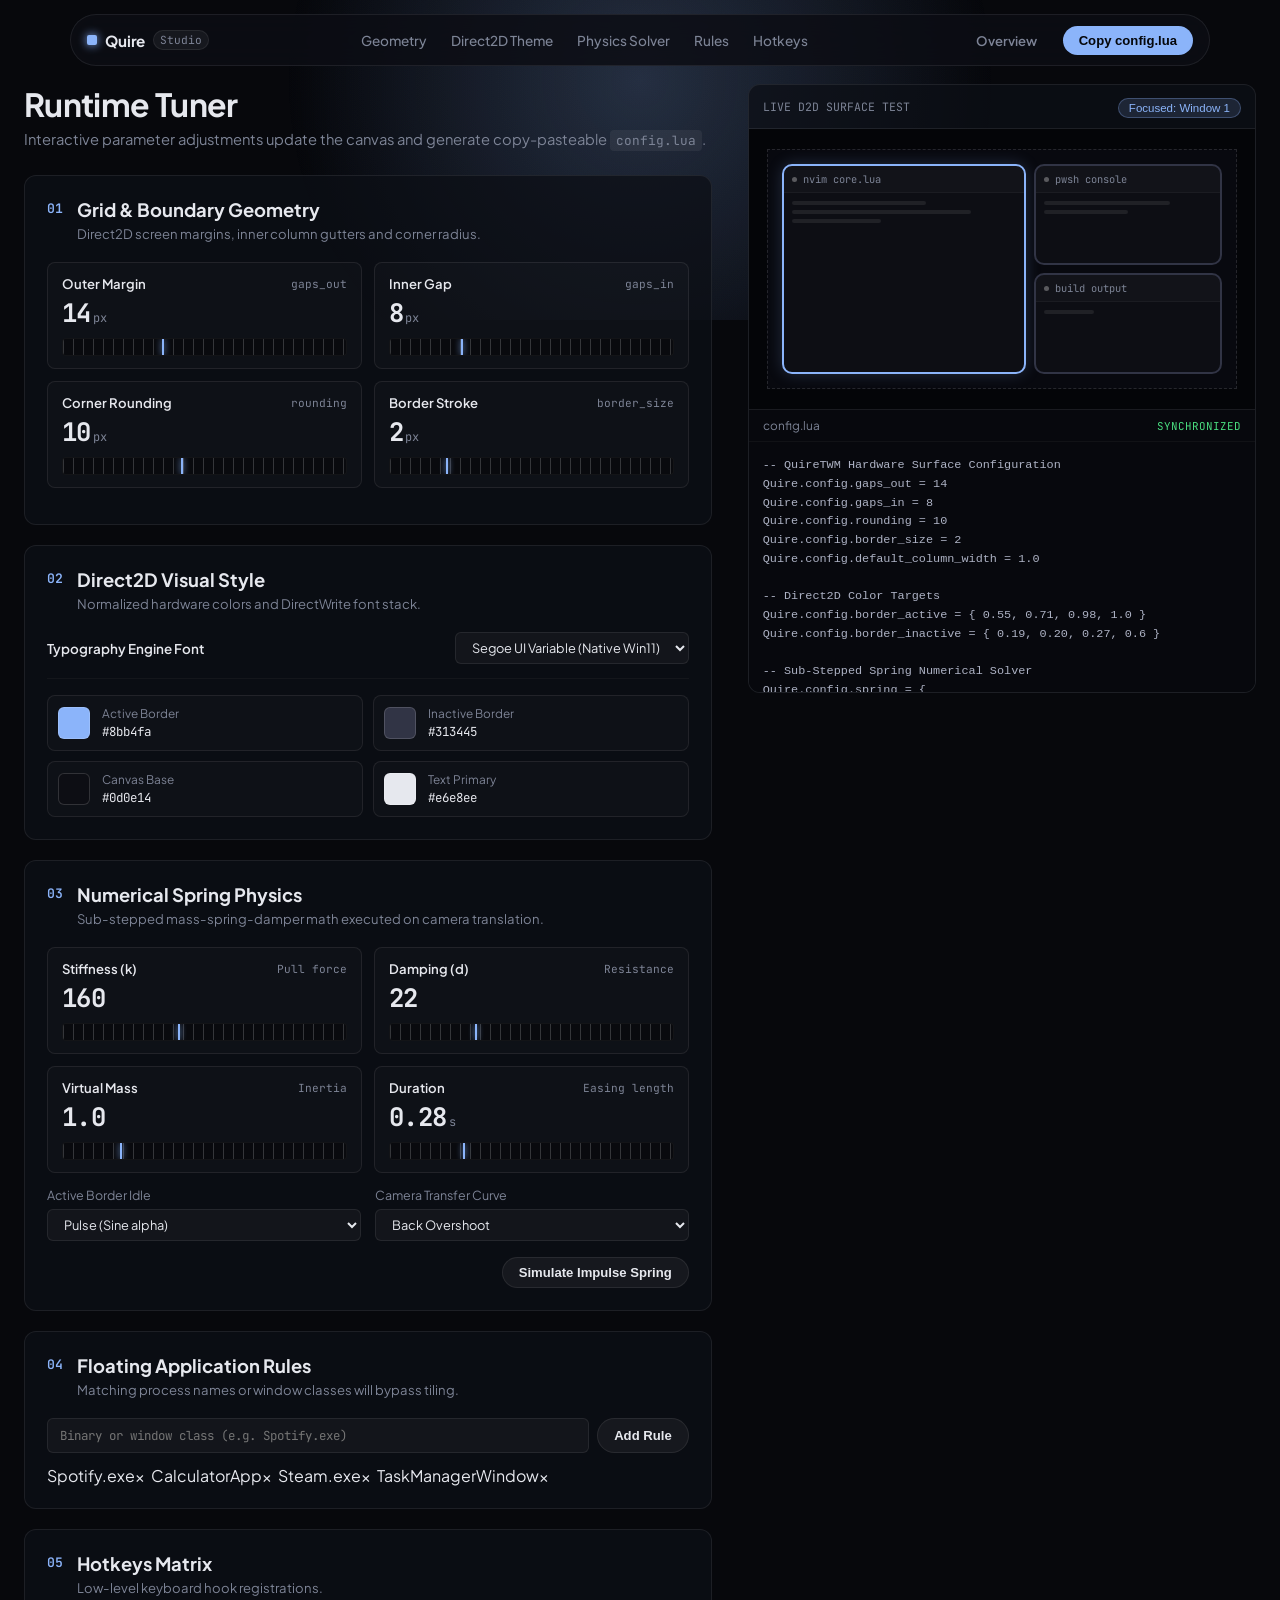
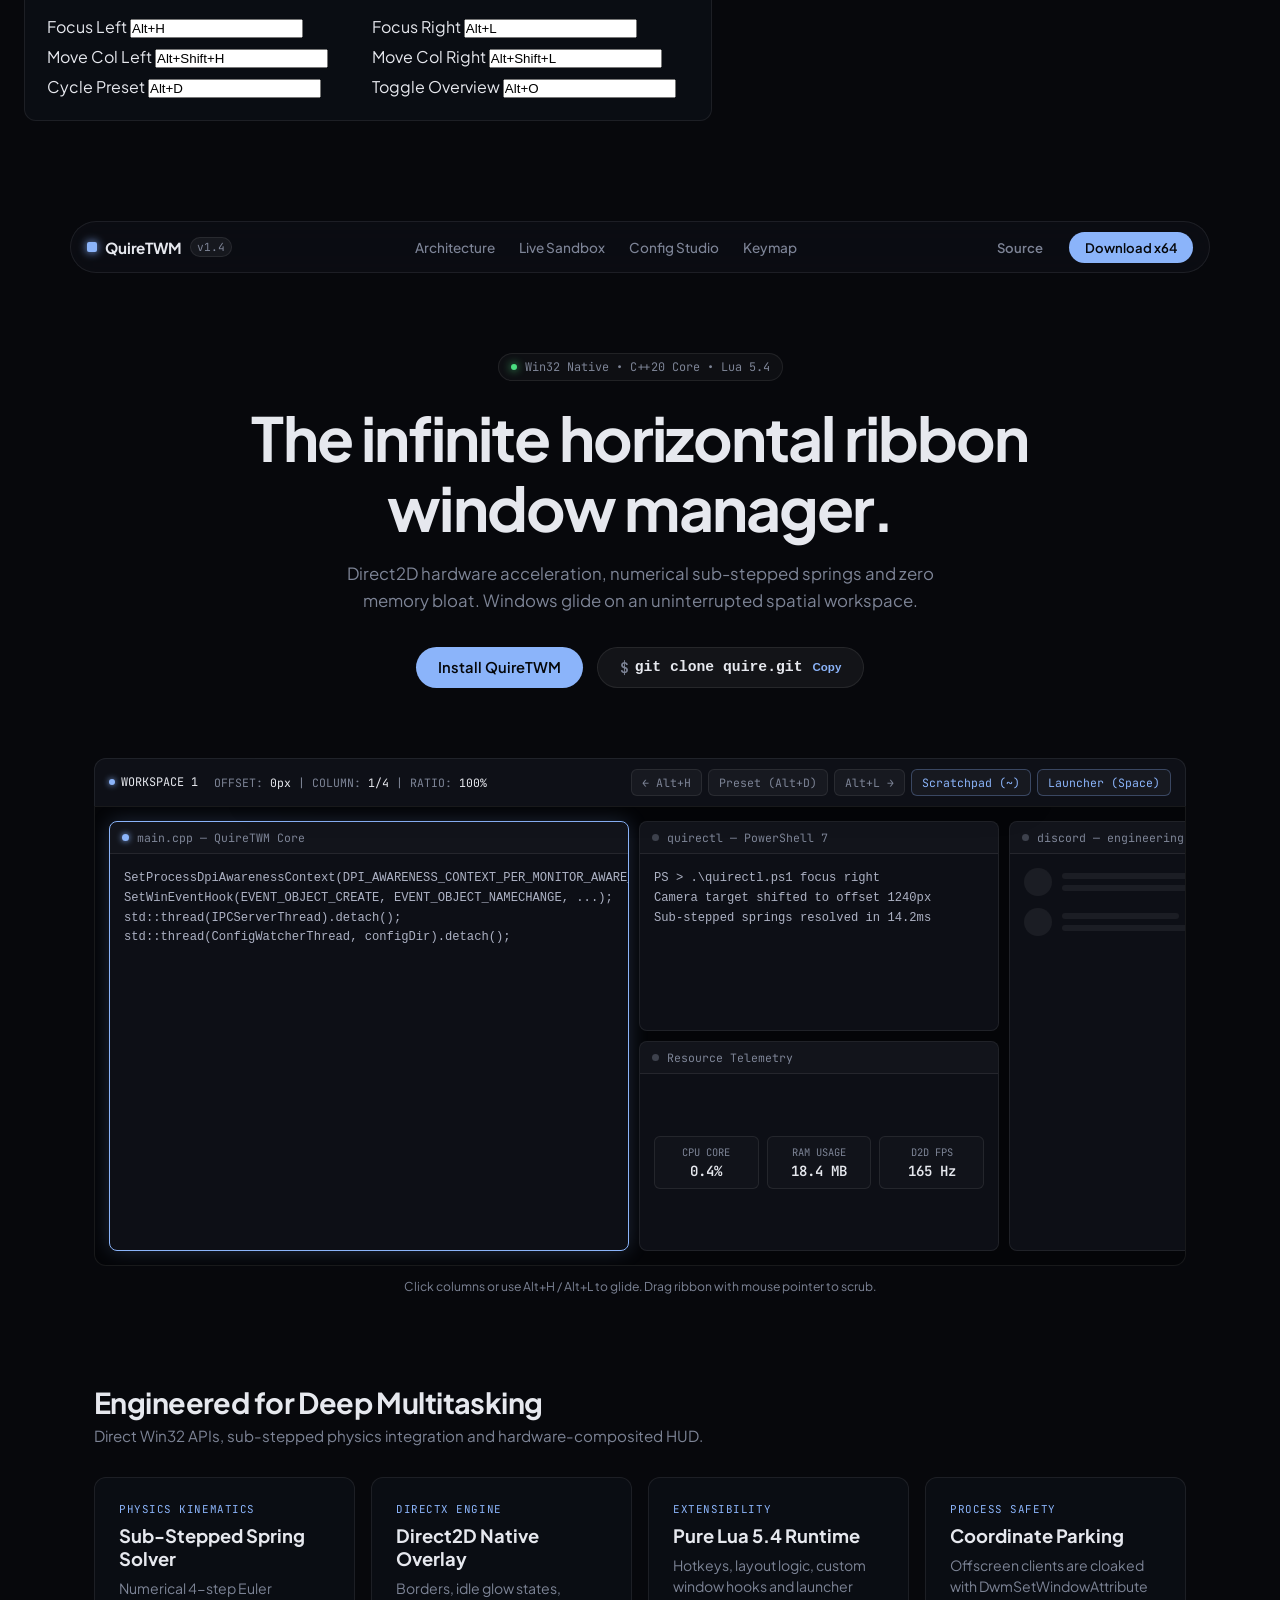
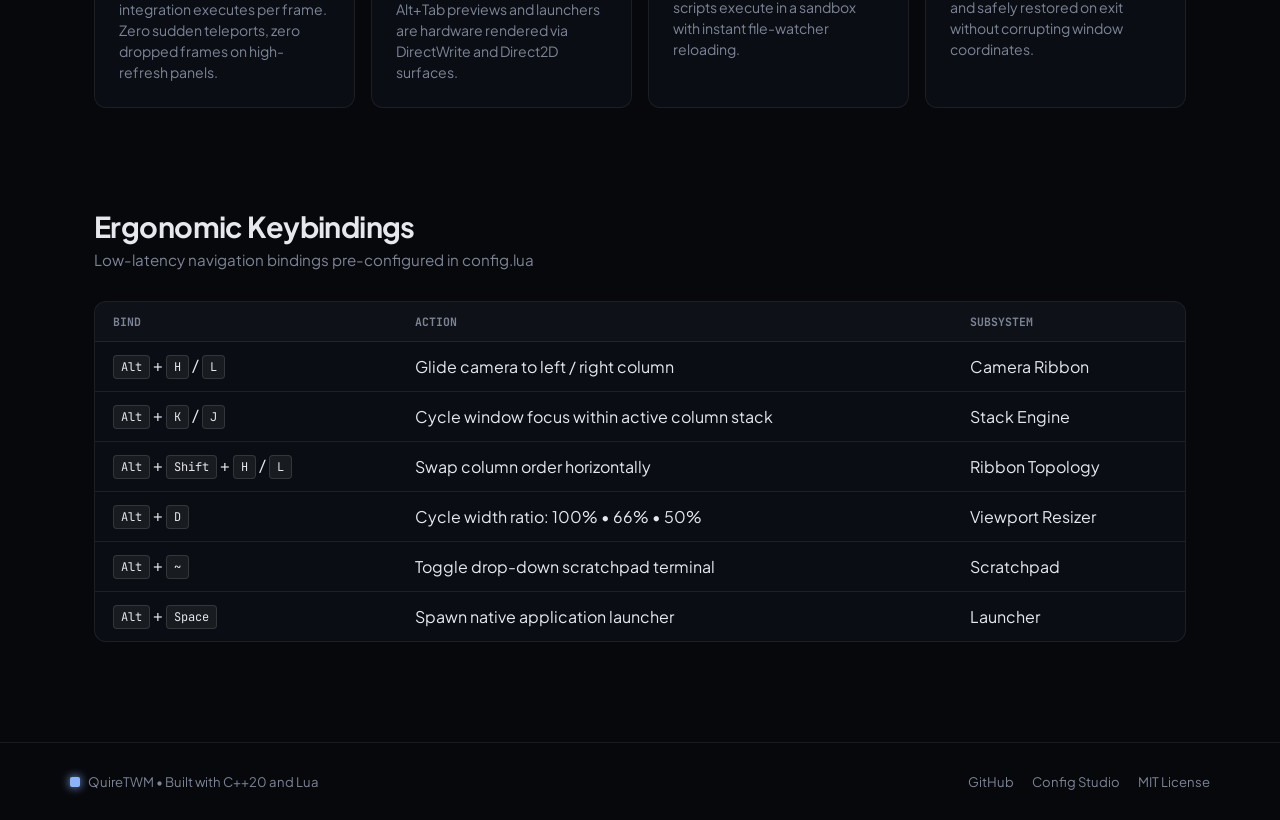
==== configgen.html @ bd951ef1 "returns" ====
<!DOCTYPE html>
<html lang="en">
<head>
  <meta charset="UTF-8">
  <meta name="viewport" content="width=device-width, initial-scale=1.0">
  <title>QuireTWM Config Studio & Runtime Tuner</title>
  <link rel="stylesheet" href="pstyle2.css">
  <link rel="preconnect" href="https://fonts.googleapis.com">
  <link rel="preconnect" href="https://fonts.gstatic.com" crossorigin>
  <link href="https://fonts.googleapis.com/css2?family=Plus+Jakarta+Sans:wght@400;500;600;700&family=JetBrains+Mono:wght@400;500;600&display=swap" rel="stylesheet">
</head>
<body>
  <div class="glow-surface"></div>

  <header class="nav-shell">
    <nav class="nav-bar">
      <div class="brand">
        <a href="index.html" class="brand-link">
          <span class="brand-glyph"></span>
          <span class="brand-title">Quire</span>
        </a>
        <span class="brand-tag">Studio</span>
      </div>
      <div class="nav-links">
        <a href="#geometry">Geometry</a>
        <a href="#palette">Direct2D Theme</a>
        <a href="#springs">Physics Solver</a>
        <a href="#rules">Rules</a>
        <a href="#keybinds">Hotkeys</a>
      </div>
      <div class="nav-actions">
        <a href="index.html" class="btn btn-ghost">Overview</a>
        <button id="copy-lua-btn" class="btn btn-primary">Copy config.lua</button>
      </div>
    </nav>
  </header>

  <div class="studio-layout">
    <section class="controls-column">
      <div class="studio-header">
        <h1>Runtime Tuner</h1>
        <p>Interactive parameter adjustments update the canvas and generate copy-pasteable <code>config.lua</code>.</p>
      </div>

      <div class="group-card" id="geometry">
        <div class="group-title">
          <span class="group-num">01</span>
          <div>
            <h2>Grid & Boundary Geometry</h2>
            <p>Direct2D screen margins, inner column gutters and corner radius.</p>
          </div>
        </div>

        <div class="dial-grid">
          <div class="tactile-dial" data-param="gapsOut" data-min="0" data-max="40" data-step="1" data-val="14" data-unit="px">
            <div class="dial-meta">
              <span class="dial-name">Outer Margin</span>
              <span class="dial-hint">gaps_out</span>
            </div>
            <div class="dial-display">
              <span class="dial-num">14</span><span class="dial-unit">px</span>
            </div>
            <div class="dial-tape">
              <div class="dial-ticks"></div>
              <div class="dial-cursor"></div>
            </div>
          </div>

          <div class="tactile-dial" data-param="gapsIn" data-min="0" data-max="32" data-step="1" data-val="8" data-unit="px">
            <div class="dial-meta">
              <span class="dial-name">Inner Gap</span>
              <span class="dial-hint">gaps_in</span>
            </div>
            <div class="dial-display">
              <span class="dial-num">8</span><span class="dial-unit">px</span>
            </div>
            <div class="dial-tape">
              <div class="dial-ticks"></div>
              <div class="dial-cursor"></div>
            </div>
          </div>

          <div class="tactile-dial" data-param="rounding" data-min="0" data-max="24" data-step="1" data-val="10" data-unit="px">
            <div class="dial-meta">
              <span class="dial-name">Corner Rounding</span>
              <span class="dial-hint">rounding</span>
            </div>
            <div class="dial-display">
              <span class="dial-num">10</span><span class="dial-unit">px</span>
            </div>
            <div class="dial-tape">
              <div class="dial-ticks"></div>
              <div class="dial-cursor"></div>
            </div>
          </div>

          <div class="tactile-dial" data-param="borderSize" data-min="1" data-max="6" data-step="1" data-val="2" data-unit="px">
            <div class="dial-meta">
              <span class="dial-name">Border Stroke</span>
              <span class="dial-hint">border_size</span>
            </div>
            <div class="dial-display">
              <span class="dial-num">2</span><span class="dial-unit">px</span>
            </div>
            <div class="dial-tape">
              <div class="dial-ticks"></div>
              <div class="dial-cursor"></div>
            </div>
          </div>
        </div>
      </div>

      <div class="group-card" id="palette">
        <div class="group-title">
          <span class="group-num">02</span>
          <div>
            <h2>Direct2D Visual Style</h2>
            <p>Normalized hardware colors and DirectWrite font stack.</p>
          </div>
        </div>

        <div class="font-row">
          <label for="select-font">Typography Engine Font</label>
          <select id="select-font" class="native-select">
            <option value="Segoe UI Variable" selected>Segoe UI Variable (Native Win11)</option>
            <option value="Segoe UI">Segoe UI</option>
            <option value="Cascadia Code">Cascadia Code</option>
            <option value="JetBrains Mono">JetBrains Mono</option>
            <option value="Consolas">Consolas</option>
          </select>
        </div>

        <div class="color-palette-grid">
          <div class="color-chip">
            <div class="chip-preview" id="preview-col-active"></div>
            <div class="chip-details">
              <span class="chip-label">Active Border</span>
              <input type="color" id="col-active" value="#8bb4fa">
              <span class="chip-hex" id="hex-active">#8bb4fa</span>
            </div>
          </div>

          <div class="color-chip">
            <div class="chip-preview" id="preview-col-inactive"></div>
            <div class="chip-details">
              <span class="chip-label">Inactive Border</span>
              <input type="color" id="col-inactive" value="#313445">
              <span class="chip-hex" id="hex-inactive">#313445</span>
            </div>
          </div>

          <div class="color-chip">
            <div class="chip-preview" id="preview-col-bg"></div>
            <div class="chip-details">
              <span class="chip-label">Canvas Base</span>
              <input type="color" id="col-bg" value="#0d0e14">
              <span class="chip-hex" id="hex-bg">#0d0e14</span>
            </div>
          </div>

          <div class="color-chip">
            <div class="chip-preview" id="preview-col-text"></div>
            <div class="chip-details">
              <span class="chip-label">Text Primary</span>
              <input type="color" id="col-text" value="#e6e8ee">
              <span class="chip-hex" id="hex-text">#e6e8ee</span>
            </div>
          </div>
        </div>
      </div>

      <div class="group-card" id="springs">
        <div class="group-title">
          <span class="group-num">03</span>
          <div>
            <h2>Numerical Spring Physics</h2>
            <p>Sub-stepped mass-spring-damper math executed on camera translation.</p>
          </div>
        </div>

        <div class="dial-grid">
          <div class="tactile-dial" data-param="stiffness" data-min="50" data-max="320" data-step="5" data-val="160" data-unit="">
            <div class="dial-meta">
              <span class="dial-name">Stiffness (k)</span>
              <span class="dial-hint">Pull force</span>
            </div>
            <div class="dial-display">
              <span class="dial-num">160</span><span class="dial-unit"></span>
            </div>
            <div class="dial-tape">
              <div class="dial-ticks"></div>
              <div class="dial-cursor"></div>
            </div>
          </div>

          <div class="tactile-dial" data-param="damping" data-min="10" data-max="50" data-step="1" data-val="22" data-unit="">
            <div class="dial-meta">
              <span class="dial-name">Damping (d)</span>
              <span class="dial-hint">Resistance</span>
            </div>
            <div class="dial-display">
              <span class="dial-num">22</span><span class="dial-unit"></span>
            </div>
            <div class="dial-tape">
              <div class="dial-ticks"></div>
              <div class="dial-cursor"></div>
            </div>
          </div>

          <div class="tactile-dial" data-param="mass" data-min="0.5" data-max="3.0" data-step="0.1" data-val="1.0" data-unit="" data-float="true">
            <div class="dial-meta">
              <span class="dial-name">Virtual Mass</span>
              <span class="dial-hint">Inertia</span>
            </div>
            <div class="dial-display">
              <span class="dial-num">1.0</span><span class="dial-unit"></span>
            </div>
            <div class="dial-tape">
              <div class="dial-ticks"></div>
              <div class="dial-cursor"></div>
            </div>
          </div>

          <div class="tactile-dial" data-param="moveDuration" data-min="0.10" data-max="0.80" data-step="0.02" data-val="0.28" data-unit="s" data-float="true">
            <div class="dial-meta">
              <span class="dial-name">Duration</span>
              <span class="dial-hint">Easing length</span>
            </div>
            <div class="dial-display">
              <span class="dial-num">0.28</span><span class="dial-unit">s</span>
            </div>
            <div class="dial-tape">
              <div class="dial-ticks"></div>
              <div class="dial-cursor"></div>
            </div>
          </div>
        </div>

        <div class="options-flex">
          <div class="opt-col">
            <label for="select-idle">Active Border Idle</label>
            <select id="select-idle" class="native-select">
              <option value="pulse" selected>Pulse (Sine alpha)</option>
              <option value="heartbeat">Heartbeat</option>
              <option value="flash">Flash burst</option>
              <option value="wobble">Wobble</option>
              <option value="shake">Shake</option>
            </select>
          </div>

          <div class="opt-col">
            <label for="select-easing">Camera Transfer Curve</label>
            <select id="select-easing" class="native-select">
              <option value="back" selected>Back Overshoot</option>
              <option value="linear">Linear</option>
              <option value="ease_in">Ease In</option>
              <option value="ease_out">Ease Out</option>
              <option value="ease_in_out">Ease In-Out</option>
              <option value="bounce">Bounce</option>
              <option value="elastic">Elastic</option>
            </select>
          </div>
        </div>

        <div class="spring-run-bar">
          <button id="btn-trigger-spring" class="btn btn-secondary">Simulate Impulse Spring</button>
        </div>
      </div>

      <div class="group-card" id="rules">
        <div class="group-title">
          <span class="group-num">04</span>
          <div>
            <h2>Floating Application Rules</h2>
            <p>Matching process names or window classes will bypass tiling.</p>
          </div>
        </div>

        <div class="inline-adder">
          <input type="text" id="input-new-rule" placeholder="Binary or window class (e.g. Spotify.exe)">
          <button id="btn-add-rule" class="btn btn-secondary">Add Rule</button>
        </div>
        <div class="tag-pool" id="rules-container"></div>
      </div>

      <div class="group-card" id="keybinds">
        <div class="group-title">
          <span class="group-num">05</span>
          <div>
            <h2>Hotkeys Matrix</h2>
            <p>Low-level keyboard hook registrations.</p>
          </div>
        </div>
        <div class="keymap-grid" id="binds-container"></div>
      </div>
    </section>

    <aside class="viewport-column">
      <div class="sticky-preview">
        <div class="preview-header">
          <span class="mono-tag">LIVE D2D SURFACE TEST</span>
          <div class="preview-actions">
            <button id="toggle-active-btn" class="pill pill-active">Focused: Window 1</button>
          </div>
        </div>

        <div class="canvas-mock" id="mock-canvas">
          <div class="mock-workspace" id="mock-screen">
            <div class="mock-column mock-col-left" id="mock-col-1">
              <div class="mock-card active" id="win-mock-1">
                <div class="mock-card-bar">
                  <span class="mock-dot"></span>
                  <span class="mock-label">nvim core.lua</span>
                </div>
                <div class="mock-lines">
                  <div class="code-line w-60"></div>
                  <div class="code-line w-80"></div>
                  <div class="code-line w-40"></div>
                </div>
              </div>
            </div>

            <div class="mock-column mock-col-right" id="mock-col-2">
              <div class="mock-card" id="win-mock-2">
                <div class="mock-card-bar">
                  <span class="mock-dot"></span>
                  <span class="mock-label">pwsh console</span>
                </div>
                <div class="mock-lines">
                  <div class="code-line w-75"></div>
                  <div class="code-line w-50"></div>
                </div>
              </div>
              <div class="mock-card" id="win-mock-3">
                <div class="mock-card-bar">
                  <span class="mock-dot"></span>
                  <span class="mock-label">build output</span>
                </div>
                <div class="mock-lines">
                  <div class="code-line w-30"></div>
                </div>
              </div>
            </div>
          </div>
        </div>

        <div class="lua-dock">
          <div class="dock-head">
            <span>config.lua</span>
            <span class="mono-badge">SYNCHRONIZED</span>
          </div>
          <pre class="lua-body"><code id="lua-code"></code></pre>
        </div>
      </div>
    </aside>
  </div>

  <script src="preview.js"></script>
</body>
</html><!DOCTYPE html>
<html lang="en">
<head>
  <meta charset="UTF-8">
  <meta name="viewport" content="width=device-width, initial-scale=1.0">
  <title>QuireTWM | Ribbon Tiling Engine for Windows</title>
  <link rel="stylesheet" href="style.css">
  <link rel="preconnect" href="https://fonts.googleapis.com">
  <link rel="preconnect" href="https://fonts.gstatic.com" crossorigin>
  <link href="https://fonts.googleapis.com/css2?family=Plus+Jakarta+Sans:wght@400;500;600;700&family=JetBrains+Mono:wght@400;500;600&display=swap" rel="stylesheet">
</head>
<body>
  <div class="glow-surface"></div>

  <header class="nav-shell">
    <nav class="nav-bar">
      <div class="brand">
        <span class="brand-glyph"></span>
        <span class="brand-title">QuireTWM</span>
        <span class="brand-tag">v1.4</span>
      </div>
      <div class="nav-links">
        <a href="#features">Architecture</a>
        <a href="#demo">Live Sandbox</a>
        <a href="page2.html">Config Studio</a>
        <a href="#shortcuts">Keymap</a>
      </div>
      <div class="nav-actions">
        <a href="https://github.com/ewasion137/QuireTWM" target="_blank" class="btn btn-ghost">Source</a>
        <a href="https://github.com/ewasion137/QuireTWM/releases" class="btn btn-primary">Download x64</a>
      </div>
    </nav>
  </header>

  <main>
    <section class="hero">
      <div class="telemetry-pill">
        <span class="telemetry-dot"></span>
        <span>Win32 Native &bull; C++20 Core &bull; Lua 5.4</span>
      </div>
      <h1 class="hero-title">
        The infinite horizontal ribbon window manager.
      </h1>
      <p class="hero-desc">
        Direct2D hardware acceleration, numerical sub-stepped springs and zero memory bloat. Windows glide on an uninterrupted spatial workspace.
      </p>
      <div class="hero-actions">
        <a href="https://github.com/ewasion137/QuireTWM/releases" class="btn btn-primary btn-lg">Install QuireTWM</a>
        <button class="btn btn-secondary btn-lg copy-btn" data-copy="git clone https://github.com/ewasion137/QuireTWM.git">
          <span class="mono-prefix">$</span>
          <code>git clone quire.git</code>
          <span class="copy-tag">Copy</span>
        </button>
      </div>
    </section>

    <section id="demo" class="demo-wrap">
      <div class="panel-bar">
        <div class="panel-left">
          <div class="tab-indicator">
            <span class="tab-dot active"></span>
            <span class="mono">WORKSPACE 1</span>
          </div>
          <div class="telemetry-chip" id="cam-telemetry">
            OFFSET: <span id="stat-offset">0px</span> | COLUMN: <span id="stat-col">1/4</span> | RATIO: <span id="stat-ratio">100%</span>
          </div>
        </div>
        <div class="panel-right">
          <button class="sim-pill" id="sim-prev">&larr; Alt+H</button>
          <button class="sim-pill" id="sim-cycle">Preset (Alt+D)</button>
          <button class="sim-pill" id="sim-next">Alt+L &rarr;</button>
          <button class="sim-pill special" id="sim-scratch">Scratchpad (~)</button>
          <button class="sim-pill special" id="sim-launcher">Launcher (Space)</button>
        </div>
      </div>

      <div class="stage-frame" id="stage">
        <div class="scratchpad-overlay" id="sim-scratchpad-panel">
          <div class="window-bar">
            <span class="dot-btn red"></span>
            <span class="dot-btn yellow"></span>
            <span class="dot-btn green"></span>
            <span class="bar-title">alacritty &mdash; scratchpad terminal</span>
          </div>
          <div class="window-content terminal-font">
            <div class="term-line"><span class="term-user">quire@engine</span>:<span class="term-dir">~</span>$ quirectl status</div>
            <div class="term-line text-dim">Rendering pipeline: Direct2D 1.1 Hardware Target</div>
            <div class="term-line text-dim">Active monitors: 1 (2560x1440 @ 165Hz)</div>
            <div class="term-line"><span class="term-user">quire@engine</span>:<span class="term-dir">~</span>$ <span class="term-cursor"></span></div>
          </div>
        </div>

        <div class="launcher-overlay" id="sim-launcher-panel">
          <div class="launcher-search">
            <span class="mono-prefix">&gt;</span>
            <input type="text" id="launcher-filter" placeholder="Search executable or command..." readonly value="Windows Terminal">
          </div>
          <div class="launcher-results">
            <div class="launcher-item active"><span class="item-title">Windows Terminal</span><span class="item-path">wt.exe</span></div>
            <div class="launcher-item"><span class="item-title">Visual Studio Code</span><span class="item-path">code.exe</span></div>
            <div class="launcher-item"><span class="item-title">Neovim Core</span><span class="item-path">nvim.exe</span></div>
          </div>
        </div>

        <div class="track" id="track">
          <div class="col col-lg" data-col="1">
            <div class="window-box active">
              <div class="window-bar">
                <span class="dot-status"></span>
                <span class="bar-title">main.cpp &mdash; QuireTWM Core</span>
              </div>
              <div class="window-content">
                <pre class="code-view"><code>SetProcessDpiAwarenessContext(DPI_AWARENESS_CONTEXT_PER_MONITOR_AWARE_V2);
SetWinEventHook(EVENT_OBJECT_CREATE, EVENT_OBJECT_NAMECHANGE, ...);
std::thread(IPCServerThread).detach();
std::thread(ConfigWatcherThread, configDir).detach();</code></pre>
              </div>
            </div>
          </div>

          <div class="col col-md" data-col="2">
            <div class="window-box">
              <div class="window-bar">
                <span class="dot-status"></span>
                <span class="bar-title">quirectl &mdash; PowerShell 7</span>
              </div>
              <div class="window-content">
                <pre class="code-view"><code>PS &gt; .\quirectl.ps1 focus right
Camera target shifted to offset 1240px
Sub-stepped springs resolved in 14.2ms</code></pre>
              </div>
            </div>
            <div class="window-box">
              <div class="window-bar">
                <span class="dot-status"></span>
                <span class="bar-title">Resource Telemetry</span>
              </div>
              <div class="window-content">
                <div class="stat-grid">
                  <div class="stat-card">
                    <span class="stat-label">CPU CORE</span>
                    <span class="stat-val">0.4%</span>
                  </div>
                  <div class="stat-card">
                    <span class="stat-label">RAM USAGE</span>
                    <span class="stat-val">18.4 MB</span>
                  </div>
                  <div class="stat-card">
                    <span class="stat-label">D2D FPS</span>
                    <span class="stat-val">165 Hz</span>
                  </div>
                </div>
              </div>
            </div>
          </div>

          <div class="col col-md" data-col="3">
            <div class="window-box">
              <div class="window-bar">
                <span class="dot-status"></span>
                <span class="bar-title">discord &mdash; engineering</span>
              </div>
              <div class="window-content layout-skel">
                <div class="skel-row">
                  <div class="skel-avatar"></div>
                  <div class="skel-lines">
                    <div class="skel-bar w-50"></div>
                    <div class="skel-bar w-80"></div>
                  </div>
                </div>
                <div class="skel-row">
                  <div class="skel-avatar"></div>
                  <div class="skel-lines">
                    <div class="skel-bar w-40"></div>
                    <div class="skel-bar w-60"></div>
                  </div>
                </div>
              </div>
            </div>
          </div>

          <div class="col col-lg" data-col="4">
            <div class="window-box">
              <div class="window-bar">
                <span class="dot-status"></span>
                <span class="bar-title">Edge DevTools &mdash; Trace Profiler</span>
              </div>
              <div class="window-content">
                <div class="canvas-chart">
                  <div class="chart-col h-40"></div>
                  <div class="chart-col h-60"></div>
                  <div class="chart-col h-50"></div>
                  <div class="chart-col h-90"></div>
                  <div class="chart-col h-70"></div>
                  <div class="chart-col h-30"></div>
                  <div class="chart-col h-80"></div>
                </div>
              </div>
            </div>
          </div>
        </div>
      </div>
      <div class="stage-footer">
        <span>Click columns or use Alt+H / Alt+L to glide. Drag ribbon with mouse pointer to scrub.</span>
      </div>
    </section>

    <section id="features" class="grid-section">
      <div class="section-title">
        <h2>Engineered for Deep Multitasking</h2>
        <p>Direct Win32 APIs, sub-stepped physics integration and hardware-composited HUD.</p>
      </div>

      <div class="bento">
        <div class="card">
          <div class="card-head">
            <span class="card-kicker">PHYSICS KINEMATICS</span>
            <h3>Sub-Stepped Spring Solver</h3>
          </div>
          <p>Numerical 4-step Euler integration executes per frame. Zero sudden teleports, zero dropped frames on high-refresh panels.</p>
        </div>

        <div class="card">
          <div class="card-head">
            <span class="card-kicker">DIRECTX ENGINE</span>
            <h3>Direct2D Native Overlay</h3>
            <p>Borders, idle glow states, Alt+Tab previews and launchers are hardware rendered via DirectWrite and Direct2D surfaces.</p>
          </div>
        </div>

        <div class="card">
          <div class="card-head">
            <span class="card-kicker">EXTENSIBILITY</span>
            <h3>Pure Lua 5.4 Runtime</h3>
            <p>Hotkeys, layout logic, custom window hooks and launcher scripts execute in a sandbox with instant file-watcher reloading.</p>
          </div>
        </div>

        <div class="card">
          <div class="card-head">
            <span class="card-kicker">PROCESS SAFETY</span>
            <h3>Coordinate Parking</h3>
            <p>Offscreen clients are cloaked with DwmSetWindowAttribute and safely restored on exit without corrupting window coordinates.</p>
          </div>
        </div>
      </div>
    </section>

    <section id="shortcuts" class="table-section">
      <div class="section-title">
        <h2>Ergonomic Keybindings</h2>
        <p>Low-latency navigation bindings pre-configured in config.lua</p>
      </div>

      <div class="table-box">
        <table class="key-table">
          <thead>
            <tr>
              <th>BIND</th>
              <th>ACTION</th>
              <th>SUBSYSTEM</th>
            </tr>
          </thead>
          <tbody>
            <tr>
              <td><kbd>Alt</kbd> + <kbd>H</kbd> / <kbd>L</kbd></td>
              <td>Glide camera to left / right column</td>
              <td>Camera Ribbon</td>
            </tr>
            <tr>
              <td><kbd>Alt</kbd> + <kbd>K</kbd> / <kbd>J</kbd></td>
              <td>Cycle window focus within active column stack</td>
              <td>Stack Engine</td>
            </tr>
            <tr>
              <td><kbd>Alt</kbd> + <kbd>Shift</kbd> + <kbd>H</kbd> / <kbd>L</kbd></td>
              <td>Swap column order horizontally</td>
              <td>Ribbon Topology</td>
            </tr>
            <tr>
              <td><kbd>Alt</kbd> + <kbd>D</kbd></td>
              <td>Cycle width ratio: 100% &bull; 66% &bull; 50%</td>
              <td>Viewport Resizer</td>
            </tr>
            <tr>
              <td><kbd>Alt</kbd> + <kbd>~</kbd></td>
              <td>Toggle drop-down scratchpad terminal</td>
              <td>Scratchpad</td>
            </tr>
            <tr>
              <td><kbd>Alt</kbd> + <kbd>Space</kbd></td>
              <td>Spawn native application launcher</td>
              <td>Launcher</td>
            </tr>
          </tbody>
        </table>
      </div>
    </section>
  </main>

  <footer class="site-footer">
    <div class="footer-inner">
      <div class="footer-left">
        <span class="brand-glyph"></span>
        <span>QuireTWM &bull; Built with C++20 and Lua</span>
      </div>
      <div class="footer-links">
        <a href="https://github.com/ewasion137/QuireTWM">GitHub</a>
        <a href="page2.html">Config Studio</a>
        <a href="https://github.com/ewasion137/QuireTWM/blob/main/LICENSE">MIT License</a>
      </div>
    </div>
  </footer>

  <script src="web.js"></script>
</body>
</html>
---- pstyle2.css ----
:root {
  --bg: #06070a;
  --bg-card: rgba(14, 16, 23, 0.75);
  --border: rgba(255, 255, 255, 0.08);
  --border-focus: #8bb4fa;
  --accent: #8bb4fa;
  --accent-glow: rgba(139, 180, 250, 0.3);
  --text: #e6e8ee;
  --text-muted: #808698;
  --radius: 12px;
  --font-sans: 'Plus Jakarta Sans', -apple-system, BlinkMacSystemFont, sans-serif;
  --font-mono: 'JetBrains Mono', monospace;
}

* {
  box-sizing: border-box;
  margin: 0;
  padding: 0;
}

body {
  background-color: var(--bg);
  color: var(--text);
  font-family: var(--font-sans);
  min-height: 100vh;
}

.glow-surface {
  position: fixed;
  top: -160px;
  left: 50%;
  transform: translateX(-50%);
  width: 900px;
  height: 480px;
  background: radial-gradient(circle, rgba(139, 180, 250, 0.1) 0%, transparent 70%);
  pointer-events: none;
  z-index: 0;
}

.nav-shell {
  position: sticky;
  top: 14px;
  z-index: 100;
  display: flex;
  justify-content: center;
  padding: 0 20px;
}

.nav-bar {
  display: flex;
  align-items: center;
  justify-content: space-between;
  width: 100%;
  max-width: 1320px;
  height: 52px;
  padding: 0 16px;
  background: rgba(11, 13, 19, 0.85);
  backdrop-filter: blur(16px);
  -webkit-backdrop-filter: blur(16px);
  border: 1px solid var(--border);
  border-radius: 9999px;
}

.brand {
  display: flex;
  align-items: center;
  gap: 8px;
}

.brand-link {
  display: flex;
  align-items: center;
  gap: 8px;
  text-decoration: none;
  color: var(--text);
}

.brand-glyph {
  width: 10px;
  height: 10px;
  border-radius: 2px;
  background: var(--accent);
  box-shadow: 0 0 10px var(--accent);
}

.brand-title {
  font-weight: 700;
  font-size: 0.95rem;
}

.brand-tag {
  font-family: var(--font-mono);
  font-size: 0.7rem;
  padding: 2px 6px;
  background: rgba(255, 255, 255, 0.05);
  border: 1px solid var(--border);
  border-radius: 9999px;
  color: var(--text-muted);
}

.nav-links {
  display: flex;
  gap: 24px;
}

.nav-links a {
  color: var(--text-muted);
  text-decoration: none;
  font-size: 0.85rem;
  font-weight: 500;
  transition: color 0.15s ease;
}

.nav-links a:hover {
  color: var(--text);
}

.nav-actions {
  display: flex;
  align-items: center;
  gap: 10px;
}

.btn {
  display: inline-flex;
  align-items: center;
  justify-content: center;
  padding: 7px 16px;
  font-size: 0.82rem;
  font-weight: 600;
  border-radius: 9999px;
  text-decoration: none;
  border: none;
  cursor: pointer;
  transition: all 0.2s ease;
}

.btn-primary {
  background: var(--accent);
  color: #05070a;
}

.btn-primary:hover {
  opacity: 0.92;
  box-shadow: 0 0 16px var(--accent-glow);
}

.btn-secondary {
  background: rgba(255, 255, 255, 0.05);
  color: var(--text);
  border: 1px solid var(--border);
}

.btn-secondary:hover {
  background: rgba(255, 255, 255, 0.1);
}

.btn-ghost {
  background: transparent;
  color: var(--text-muted);
}

.studio-layout {
  display: flex;
  max-width: 1320px;
  margin: 32px auto 80px;
  padding: 0 24px;
  gap: 36px;
  position: relative;
  z-index: 1;
}

.controls-column {
  flex: 1.15;
  min-width: 0;
}

.studio-header {
  margin-bottom: 26px;
}

.studio-header h1 {
  font-size: 2rem;
  font-weight: 700;
  letter-spacing: -0.02em;
  margin-bottom: 6px;
}

.studio-header p {
  color: var(--text-muted);
  font-size: 0.92rem;
}

.studio-header code {
  background: rgba(255, 255, 255, 0.06);
  padding: 2px 6px;
  border-radius: 4px;
  font-family: var(--font-mono);
  font-size: 0.8rem;
}

.group-card {
  background: var(--bg-card);
  border: 1px solid var(--border);
  border-radius: var(--radius);
  padding: 22px;
  margin-bottom: 20px;
}

.group-title {
  display: flex;
  gap: 14px;
  margin-bottom: 20px;
}

.group-num {
  font-family: var(--font-mono);
  font-size: 0.82rem;
  font-weight: 600;
  color: var(--accent);
  padding-top: 2px;
}

.group-title h2 {
  font-size: 1.15rem;
  margin-bottom: 4px;
}

.group-title p {
  font-size: 0.82rem;
  color: var(--text-muted);
}

.dial-grid {
  display: grid;
  grid-template-columns: repeat(2, 1fr);
  gap: 12px;
  margin-bottom: 14px;
}

.tactile-dial {
  background: rgba(255, 255, 255, 0.02);
  border: 1px solid var(--border);
  border-radius: 8px;
  padding: 12px 14px;
  cursor: ew-resize;
  user-select: none;
  transition: border-color 0.15s ease, background-color 0.15s ease;
}

.tactile-dial:hover {
  background: rgba(255, 255, 255, 0.04);
  border-color: rgba(255, 255, 255, 0.15);
}

.tactile-dial.dragging {
  border-color: var(--border-focus);
  background: rgba(139, 180, 250, 0.05);
}

.dial-meta {
  display: flex;
  justify-content: space-between;
  align-items: center;
  margin-bottom: 4px;
}

.dial-name {
  font-size: 0.82rem;
  font-weight: 600;
}

.dial-hint {
  font-family: var(--font-mono);
  font-size: 0.7rem;
  color: var(--text-muted);
}

.dial-display {
  display: flex;
  align-items: baseline;
  gap: 2px;
  margin-bottom: 8px;
}

.dial-num {
  font-family: var(--font-mono);
  font-size: 1.6rem;
  font-weight: 700;
  color: var(--text);
  letter-spacing: -0.02em;
}

.dial-unit {
  font-family: var(--font-mono);
  font-size: 0.75rem;
  color: var(--text-muted);
}

.dial-tape {
  position: relative;
  height: 18px;
  background: rgba(0, 0, 0, 0.35);
  border-radius: 4px;
  overflow: hidden;
  border: 1px solid rgba(255, 255, 255, 0.04);
}

.dial-ticks {
  position: absolute;
  top: 0;
  bottom: 0;
  left: 0;
  width: 100%;
  background: repeating-linear-gradient(90deg, rgba(255,255,255,0.18) 0, rgba(255,255,255,0.18) 1px, transparent 1px, transparent 10px);
}

.dial-cursor {
  position: absolute;
  top: 0;
  bottom: 0;
  width: 2px;
  background: var(--accent);
  box-shadow: 0 0 6px var(--accent);
}

.font-row {
  display: flex;
  justify-content: space-between;
  align-items: center;
  margin-bottom: 16px;
  padding-bottom: 14px;
  border-bottom: 1px solid rgba(255, 255, 255, 0.04);
}

.font-row label {
  font-size: 0.84rem;
  font-weight: 600;
}

.native-select {
  background: rgba(255, 255, 255, 0.04);
  border: 1px solid var(--border);
  border-radius: 6px;
  color: var(--text);
  padding: 6px 12px;
  font-family: var(--font-sans);
  font-size: 0.8rem;
  outline: none;
  cursor: pointer;
}

.native-select option {
  background: #090a0f;
  color: var(--text);
}

.color-palette-grid {
  display: grid;
  grid-template-columns: repeat(2, 1fr);
  gap: 10px;
}

.color-chip {
  display: flex;
  align-items: center;
  gap: 12px;
  padding: 10px;
  background: rgba(255, 255, 255, 0.02);
  border: 1px solid var(--border);
  border-radius: 8px;
}

.chip-preview {
  width: 32px;
  height: 32px;
  border-radius: 6px;
  border: 1px solid rgba(255, 255, 255, 0.15);
}

.chip-details {
  display: flex;
  flex-direction: column;
  gap: 2px;
}

.chip-details input[type="color"] {
  display: none;
}

.chip-label {
  font-size: 0.74rem;
  color: var(--text-muted);
}

.chip-hex {
  font-family: var(--font-mono);
  font-size: 0.78rem;
  cursor: pointer;
}

.options-flex {
  display: flex;
  gap: 14px;
  margin-top: 14px;
}

.opt-col {
  flex: 1;
  display: flex;
  flex-direction: column;
  gap: 6px;
}

.opt-col label {
  font-size: 0.78rem;
  color: var(--text-muted);
}

.spring-run-bar {
  margin-top: 16px;
  display: flex;
  justify-content: flex-end;
}

.inline-adder {
  display: flex;
  gap: 8px;
  margin-bottom: 12px;
}

.inline-adder input {
  flex: 1;
  background: rgba(255, 255, 255, 0.04);
  border: 1px solid var(--border);
  border-radius: 6px;
  padding: 8px 12px;
  color: var(--text);
  font-family: var(--font-mono);
  font-size: 0.78rem;
  outline: none;
}

.tag-pool {
  display: flex;
  flex-wrap: wrap;
  gap: 6px;
}

.rule-tag {
  display: inline-flex;
  align-items: center;
  gap: 6px;
  background: rgba(255, 255, 255, 0.04);
  border: 1px solid var(--border);
  padding: 4px 10px;
  border-radius: 9999px;
  font-family: var(--font-mono);
  font-size: 0.74rem;
  color: var(--text-muted);
}

.tag-kill {
  cursor: pointer;
  color: var(--text-muted);
}

.tag-kill:hover {
  color: #ff5555;
}

.keymap-grid {
  display: grid;
  grid-template-columns: repeat(auto-fill, minmax(260px, 1fr));
  gap: 8px;
}

.keymap-item {
  display: flex;
  align-items: center;
  justify-content: space-between;
  padding: 8px 12px;
  background: rgba(255, 255, 255, 0.02);
  border: 1px solid var(--border);
  border-radius: 6px;
}

.keymap-label {
  font-size: 0.78rem;
  color: var(--text-muted);
}

.keymap-bind {
  width: 100px;
  background: rgba(255, 255, 255, 0.04);
  border: 1px solid var(--border);
  border-radius: 4px;
  padding: 4px 6px;
  font-family: var(--font-mono);
  font-size: 0.74rem;
  color: var(--text);
  text-align: center;
  outline: none;
}

.viewport-column {
  flex: 0.85;
  min-width: 0;
}

.sticky-preview {
  position: sticky;
  top: 80px;
  background: var(--bg-card);
  border: 1px solid var(--border);
  border-radius: var(--radius);
  overflow: hidden;
  display: flex;
  flex-direction: column;
}

.preview-header {
  display: flex;
  justify-content: space-between;
  align-items: center;
  padding: 10px 14px;
  border-bottom: 1px solid var(--border);
}

.mono-tag {
  font-family: var(--font-mono);
  font-size: 0.72rem;
  color: var(--text-muted);
}

.pill-active {
  background: rgba(139, 180, 250, 0.15);
  border: 1px solid rgba(139, 180, 250, 0.3);
  color: var(--accent);
  padding: 3px 10px;
  border-radius: 9999px;
  font-size: 0.72rem;
  cursor: pointer;
}

.canvas-mock {
  padding: 18px;
  background: #040508;
  display: flex;
  align-items: center;
  justify-content: center;
  min-height: 280px;
}

.mock-workspace {
  width: 100%;
  height: 240px;
  background: #08090f;
  border: 1px dashed rgba(255, 255, 255, 0.12);
  display: flex;
  box-sizing: border-box;
}

.mock-column {
  display: flex;
  flex-direction: column;
  height: 100%;
}

.mock-col-left { flex: 1.3; }
.mock-col-right { flex: 1; }

.mock-card {
  flex: 1;
  display: flex;
  flex-direction: column;
  overflow: hidden;
  box-sizing: border-box;
  background: #0d0e14;
}

.mock-card-bar {
  display: flex;
  align-items: center;
  gap: 6px;
  padding: 6px 8px;
  background: rgba(255, 255, 255, 0.02);
  border-bottom: 1px solid rgba(255, 255, 255, 0.04);
}

.mock-dot {
  width: 5px;
  height: 5px;
  border-radius: 50%;
  background: rgba(255, 255, 255, 0.3);
}

.mock-label {
  font-family: var(--font-mono);
  font-size: 0.65rem;
  color: var(--text-muted);
}

.mock-lines {
  padding: 8px;
  display: flex;
  flex-direction: column;
  gap: 5px;
}

.code-line {
  height: 4px;
  background: rgba(255, 255, 255, 0.08);
  border-radius: 2px;
}

.w-30 { width: 30%; }
.w-40 { width: 40%; }
.w-50 { width: 50%; }
.w-60 { width: 60%; }
.w-75 { width: 75%; }
.w-80 { width: 80%; }

.lua-dock {
  border-top: 1px solid var(--border);
  background: #07080d;
}

.dock-head {
  display: flex;
  justify-content: space-between;
  align-items: center;
  padding: 8px 14px;
  font-size: 0.74rem;
  color: var(--text-muted);
  border-bottom: 1px solid rgba(255, 255, 255, 0.04);
}

.mono-badge {
  font-family: var(--font-mono);
  font-size: 0.68rem;
  color: #4ade80;
}

.lua-body {
  padding: 14px;
  font-family: var(--font-mono);
  font-size: 0.74rem;
  line-height: 1.5;
  color: #adb2c4;
  overflow-x: auto;
  max-height: 250px;
}

@media (max-width: 900px) {
  .studio-layout {
    flex-direction: column;
  }
  .dial-grid {
    grid-template-columns: 1fr;
  }
}
---- style.css ----
:root {
  --bg: #07080c;
  --bg-card: rgba(13, 15, 22, 0.75);
  --border: rgba(255, 255, 255, 0.08);
  --border-focus: #8bb4fa;
  --accent: #8bb4fa;
  --accent-glow: rgba(139, 180, 250, 0.25);
  --text: #e6e8ee;
  --text-muted: #7d8496;
  --radius: 12px;
  --font-sans: 'Plus Jakarta Sans', -apple-system, BlinkMacSystemFont, sans-serif;
  --font-mono: 'JetBrains Mono', monospace;
}

* {
  box-sizing: border-box;
  margin: 0;
  padding: 0;
}

body {
  background-color: var(--bg);
  color: var(--text);
  font-family: var(--font-sans);
  min-height: 100vh;
  overflow-x: hidden;
  -webkit-font-smoothing: antialiased;
}

.glow-surface {
  position: fixed;
  top: -160px;
  left: 50%;
  transform: translateX(-50%);
  width: 900px;
  height: 480px;
  background: radial-gradient(circle, rgba(139, 180, 250, 0.12) 0%, transparent 70%);
  pointer-events: none;
  z-index: 0;
}

.nav-shell {
  position: sticky;
  top: 14px;
  z-index: 100;
  display: flex;
  justify-content: center;
  padding: 0 20px;
}

.nav-bar {
  display: flex;
  align-items: center;
  justify-content: space-between;
  width: 100%;
  max-width: 1140px;
  height: 52px;
  padding: 0 16px;
  background: rgba(12, 14, 20, 0.85);
  backdrop-filter: blur(16px);
  -webkit-backdrop-filter: blur(16px);
  border: 1px solid var(--border);
  border-radius: 9999px;
}

.brand {
  display: flex;
  align-items: center;
  gap: 8px;
}

.brand-link {
  display: flex;
  align-items: center;
  gap: 8px;
  text-decoration: none;
  color: var(--text);
}

.brand-glyph {
  width: 10px;
  height: 10px;
  border-radius: 2px;
  background: var(--accent);
  box-shadow: 0 0 10px var(--accent);
}

.brand-title {
  font-weight: 700;
  font-size: 0.95rem;
  letter-spacing: -0.01em;
}

.brand-tag {
  font-family: var(--font-mono);
  font-size: 0.7rem;
  padding: 2px 6px;
  background: rgba(255, 255, 255, 0.05);
  border: 1px solid var(--border);
  border-radius: 9999px;
  color: var(--text-muted);
}

.nav-links {
  display: flex;
  gap: 24px;
}

.nav-links a {
  color: var(--text-muted);
  text-decoration: none;
  font-size: 0.85rem;
  font-weight: 500;
  transition: color 0.15s ease;
}

.nav-links a:hover {
  color: var(--text);
}

.nav-actions {
  display: flex;
  align-items: center;
  gap: 10px;
}

.btn {
  display: inline-flex;
  align-items: center;
  justify-content: center;
  gap: 6px;
  padding: 7px 16px;
  font-size: 0.82rem;
  font-weight: 600;
  border-radius: 9999px;
  text-decoration: none;
  border: none;
  cursor: pointer;
  transition: all 0.2s cubic-bezier(0.16, 1, 0.3, 1);
}

.btn-primary {
  background: var(--accent);
  color: #05070a;
}

.btn-primary:hover {
  opacity: 0.92;
  box-shadow: 0 0 16px var(--accent-glow);
}

.btn-secondary {
  background: rgba(255, 255, 255, 0.05);
  color: var(--text);
  border: 1px solid var(--border);
}

.btn-secondary:hover {
  background: rgba(255, 255, 255, 0.1);
  border-color: rgba(255, 255, 255, 0.18);
}

.btn-ghost {
  background: transparent;
  color: var(--text-muted);
}

.btn-ghost:hover {
  color: var(--text);
}

.btn-lg {
  padding: 10px 22px;
  font-size: 0.92rem;
}

.hero {
  max-width: 840px;
  margin: 0 auto;
  padding: 80px 24px 40px;
  text-align: center;
}

.telemetry-pill {
  display: inline-flex;
  align-items: center;
  gap: 8px;
  padding: 5px 12px;
  border-radius: 9999px;
  background: rgba(255, 255, 255, 0.03);
  border: 1px solid var(--border);
  font-family: var(--font-mono);
  font-size: 0.74rem;
  color: var(--text-muted);
  margin-bottom: 22px;
}

.telemetry-dot {
  width: 6px;
  height: 6px;
  border-radius: 50%;
  background: #4ade80;
  box-shadow: 0 0 8px #4ade80;
}

.hero-title {
  font-size: clamp(2.2rem, 5vw, 3.8rem);
  font-weight: 700;
  line-height: 1.15;
  letter-spacing: -0.03em;
  margin-bottom: 18px;
}

.hero-desc {
  font-size: 1.05rem;
  color: var(--text-muted);
  line-height: 1.6;
  max-width: 620px;
  margin: 0 auto 32px;
}

.hero-actions {
  display: flex;
  justify-content: center;
  gap: 14px;
  flex-wrap: wrap;
}

.mono-prefix {
  color: var(--text-muted);
  font-family: var(--font-mono);
}

.copy-tag {
  font-size: 0.72rem;
  color: var(--accent);
  margin-left: 4px;
}

.demo-wrap {
  max-width: 1140px;
  margin: 30px auto 90px;
  padding: 0 24px;
}

.panel-bar {
  display: flex;
  justify-content: space-between;
  align-items: center;
  padding: 10px 14px;
  background: rgba(16, 18, 27, 0.85);
  border: 1px solid var(--border);
  border-bottom: none;
  border-radius: var(--radius) var(--radius) 0 0;
}

.panel-left {
  display: flex;
  align-items: center;
  gap: 16px;
}

.tab-indicator {
  display: flex;
  align-items: center;
  gap: 6px;
  font-size: 0.74rem;
  color: var(--text);
  font-family: var(--font-mono);
}

.tab-dot {
  width: 6px;
  height: 6px;
  border-radius: 50%;
  background: var(--text-muted);
}

.tab-dot.active {
  background: var(--accent);
  box-shadow: 0 0 6px var(--accent);
}

.telemetry-chip {
  font-family: var(--font-mono);
  font-size: 0.72rem;
  color: var(--text-muted);
}

.telemetry-chip span {
  color: var(--text);
}

.panel-right {
  display: flex;
  gap: 6px;
}

.sim-pill {
  background: rgba(255, 255, 255, 0.04);
  border: 1px solid var(--border);
  color: var(--text-muted);
  padding: 5px 10px;
  border-radius: 6px;
  font-family: var(--font-mono);
  font-size: 0.72rem;
  cursor: pointer;
  transition: all 0.15s ease;
}

.sim-pill:hover {
  background: rgba(255, 255, 255, 0.09);
  color: var(--text);
}

.sim-pill.special {
  border-color: rgba(139, 180, 250, 0.3);
  color: var(--accent);
}

.stage-frame {
  position: relative;
  width: 100%;
  height: 460px;
  background: #040508;
  border: 1px solid var(--border);
  border-radius: 0 0 var(--radius) var(--radius);
  overflow: hidden;
}

.track {
  display: flex;
  height: 100%;
  padding: 14px;
  gap: 10px;
  position: absolute;
  top: 0;
  left: 0;
  will-change: transform;
}

.col {
  display: flex;
  flex-direction: column;
  gap: 10px;
  height: 100%;
  cursor: pointer;
  transition: width 0.25s cubic-bezier(0.16, 1, 0.3, 1);
}

.col-lg { width: 520px; }
.col-md { width: 360px; }
.col-sm { width: 280px; }

.window-box {
  flex: 1;
  background: rgba(14, 16, 24, 0.95);
  border: 1px solid var(--border);
  border-radius: 8px;
  display: flex;
  flex-direction: column;
  overflow: hidden;
  transition: border-color 0.2s ease, box-shadow 0.2s ease;
}

.window-box.active {
  border-color: var(--border-focus);
  box-shadow: 0 0 20px rgba(139, 180, 250, 0.2);
}

.window-bar {
  display: flex;
  align-items: center;
  gap: 8px;
  padding: 8px 12px;
  background: rgba(255, 255, 255, 0.02);
  border-bottom: 1px solid var(--border);
}

.dot-status {
  width: 7px;
  height: 7px;
  border-radius: 50%;
  background: var(--text-muted);
  opacity: 0.4;
}

.window-box.active .dot-status {
  background: var(--accent);
  opacity: 1;
  box-shadow: 0 0 6px var(--accent);
}

.dot-btn {
  width: 8px;
  height: 8px;
  border-radius: 50%;
}
.dot-btn.red { background: #ff5f56; }
.dot-btn.yellow { background: #ffbd2e; }
.dot-btn.green { background: #27c93f; }

.bar-title {
  font-family: var(--font-mono);
  font-size: 0.72rem;
  color: var(--text-muted);
}

.window-content {
  padding: 14px;
  flex: 1;
  overflow: hidden;
  display: flex;
  flex-direction: column;
}

.code-view {
  font-family: var(--font-mono);
  font-size: 0.76rem;
  line-height: 1.55;
  color: #adb2c4;
}

.stat-grid {
  display: grid;
  grid-template-columns: repeat(3, 1fr);
  gap: 8px;
  margin-top: auto;
  margin-bottom: auto;
}

.stat-card {
  background: rgba(255, 255, 255, 0.02);
  border: 1px solid var(--border);
  padding: 8px;
  border-radius: 6px;
  text-align: center;
}

.stat-label {
  display: block;
  font-family: var(--font-mono);
  font-size: 0.65rem;
  color: var(--text-muted);
}

.stat-val {
  font-family: var(--font-mono);
  font-size: 0.88rem;
  font-weight: 600;
  color: var(--text);
}

.layout-skel {
  gap: 12px;
}

.skel-row {
  display: flex;
  gap: 10px;
  align-items: center;
}

.skel-avatar {
  width: 28px;
  height: 28px;
  border-radius: 50%;
  background: rgba(255, 255, 255, 0.06);
}

.skel-lines {
  flex: 1;
  display: flex;
  flex-direction: column;
  gap: 6px;
}

.skel-bar {
  height: 6px;
  background: rgba(255, 255, 255, 0.06);
  border-radius: 3px;
}

.w-40 { width: 40%; }
.w-50 { width: 50%; }
.w-60 { width: 60%; }
.w-75 { width: 75%; }
.w-80 { width: 80%; }

.canvas-chart {
  display: flex;
  align-items: flex-end;
  gap: 8px;
  height: 100%;
  padding: 10px 0;
}

.chart-col {
  flex: 1;
  background: rgba(139, 180, 250, 0.15);
  border-top: 2px solid var(--accent);
  border-radius: 2px 2px 0 0;
}

.h-30 { height: 30%; }
.h-40 { height: 40%; }
.h-50 { height: 50%; }
.h-60 { height: 60%; }
.h-70 { height: 70%; }
.h-80 { height: 80%; }
.h-90 { height: 90%; }

.scratchpad-overlay {
  position: absolute;
  top: 14px;
  left: 50%;
  transform: translate(-50%, -120%);
  width: 68%;
  height: 240px;
  background: #090b10;
  border: 1px solid var(--accent);
  border-radius: 8px;
  box-shadow: 0 16px 40px rgba(0, 0, 0, 0.8);
  z-index: 20;
  transition: transform 0.3s cubic-bezier(0.16, 1, 0.3, 1);
  display: flex;
  flex-direction: column;
}

.scratchpad-overlay.visible {
  transform: translate(-50%, 0);
}

.terminal-font {
  font-family: var(--font-mono);
  font-size: 0.76rem;
  color: #adb2c4;
  gap: 6px;
}

.term-user { color: #8bb4fa; }
.term-dir { color: #f5a97f; }
.text-dim { color: var(--text-muted); }
.term-cursor {
  display: inline-block;
  width: 7px;
  height: 12px;
  background: var(--accent);
  vertical-align: middle;
  animation: blink 1s infinite;
}

@keyframes blink {
  0%, 49% { opacity: 1; }
  50%, 100% { opacity: 0; }
}

.launcher-overlay {
  position: absolute;
  top: 50%;
  left: 50%;
  transform: translate(-50%, -50%) scale(0.95);
  width: 440px;
  background: rgba(13, 15, 23, 0.96);
  border: 1px solid var(--border-focus);
  border-radius: 8px;
  box-shadow: 0 20px 50px rgba(0, 0, 0, 0.7);
  z-index: 30;
  display: none;
  opacity: 0;
  transition: all 0.2s cubic-bezier(0.16, 1, 0.3, 1);
}

.launcher-overlay.visible {
  display: block;
  opacity: 1;
  transform: translate(-50%, -50%) scale(1);
}

.launcher-search {
  display: flex;
  align-items: center;
  gap: 8px;
  padding: 10px 14px;
  border-bottom: 1px solid var(--border);
}

.launcher-search input {
  background: transparent;
  border: none;
  outline: none;
  color: var(--text);
  font-family: var(--font-mono);
  font-size: 0.85rem;
  width: 100%;
}

.launcher-results {
  padding: 6px;
  display: flex;
  flex-direction: column;
  gap: 4px;
}

.launcher-item {
  display: flex;
  justify-content: space-between;
  align-items: center;
  padding: 8px 10px;
  border-radius: 6px;
  font-family: var(--font-mono);
  font-size: 0.76rem;
}

.launcher-item.active {
  background: rgba(139, 180, 250, 0.15);
  color: var(--accent);
}

.item-path {
  color: var(--text-muted);
  font-size: 0.7rem;
}

.stage-footer {
  text-align: center;
  font-size: 0.76rem;
  color: var(--text-muted);
  margin-top: 12px;
}

.grid-section,
.table-section {
  max-width: 1140px;
  margin: 0 auto 100px;
  padding: 0 24px;
}

.section-title {
  margin-bottom: 32px;
}

.section-title h2 {
  font-size: 1.8rem;
  letter-spacing: -0.02em;
  margin-bottom: 6px;
}

.section-title p {
  color: var(--text-muted);
  font-size: 0.95rem;
}

.bento {
  display: grid;
  grid-template-columns: repeat(auto-fit, minmax(260px, 1fr));
  gap: 16px;
}

.card {
  background: var(--bg-card);
  border: 1px solid var(--border);
  border-radius: var(--radius);
  padding: 24px;
}

.card-kicker {
  font-family: var(--font-mono);
  font-size: 0.68rem;
  color: var(--accent);
  letter-spacing: 0.05em;
  display: block;
  margin-bottom: 8px;
}

.card h3 {
  font-size: 1.15rem;
  margin-bottom: 8px;
}

.card p {
  color: var(--text-muted);
  font-size: 0.88rem;
  line-height: 1.5;
}

.table-box {
  background: var(--bg-card);
  border: 1px solid var(--border);
  border-radius: var(--radius);
  overflow: hidden;
}

.key-table {
  width: 100%;
  border-collapse: collapse;
}

.key-table th,
.key-table td {
  padding: 12px 18px;
  text-align: left;
  border-bottom: 1px solid var(--border);
}

.key-table th {
  font-family: var(--font-mono);
  font-size: 0.72rem;
  color: var(--text-muted);
  background: rgba(255, 255, 255, 0.015);
}

.key-table tr:last-child td {
  border-bottom: none;
}

kbd {
  display: inline-block;
  padding: 3px 7px;
  background: rgba(255, 255, 255, 0.06);
  border: 1px solid rgba(255, 255, 255, 0.12);
  border-radius: 4px;
  font-family: var(--font-mono);
  font-size: 0.75rem;
}

.site-footer {
  border-top: 1px solid var(--border);
  padding: 30px 24px;
}

.footer-inner {
  max-width: 1140px;
  margin: 0 auto;
  display: flex;
  justify-content: space-between;
  align-items: center;
  font-size: 0.82rem;
  color: var(--text-muted);
}

.footer-left {
  display: flex;
  align-items: center;
  gap: 8px;
}

.footer-links {
  display: flex;
  gap: 18px;
}

.footer-links a {
  color: var(--text-muted);
  text-decoration: none;
}

.footer-links a:hover {
  color: var(--text);
}

@media (max-width: 768px) {
  .nav-links { display: none; }
  .col-lg { width: 320px; }
  .col-md { width: 260px; }
  .panel-right { display: none; }
}
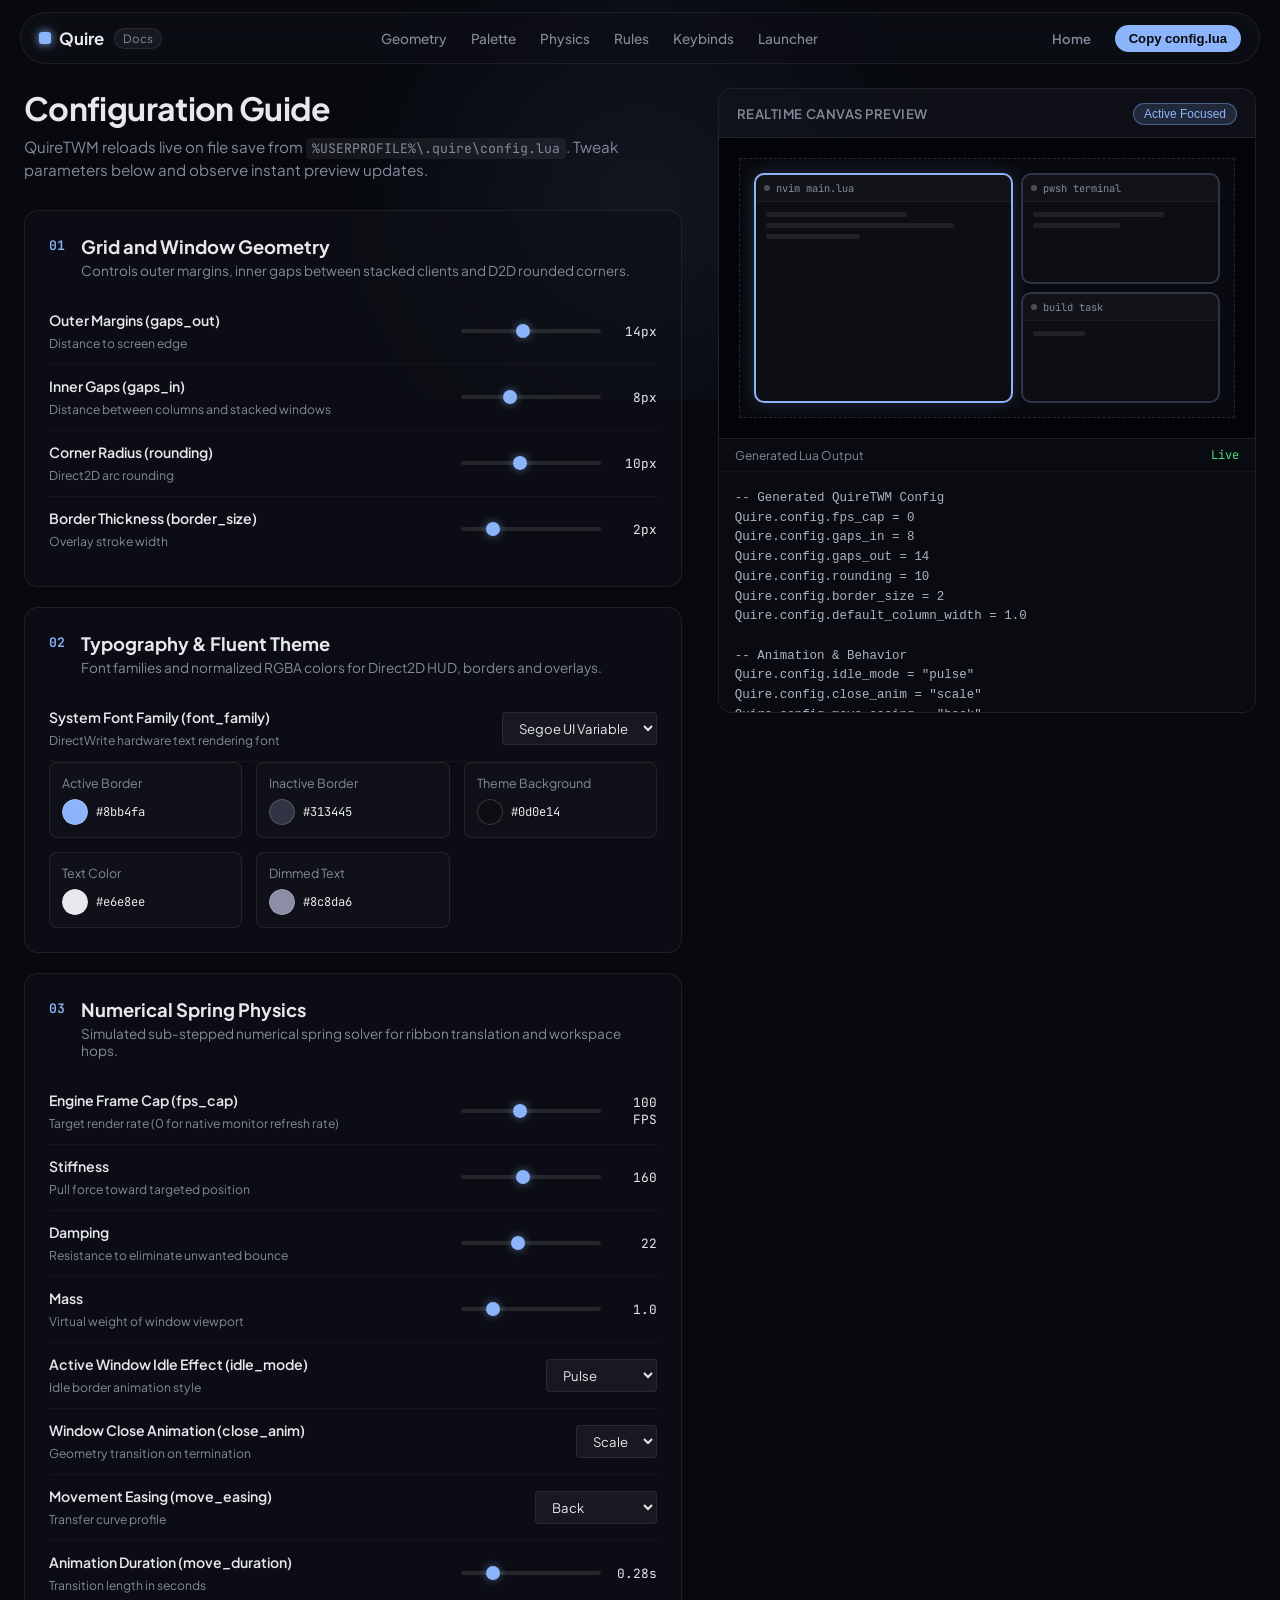
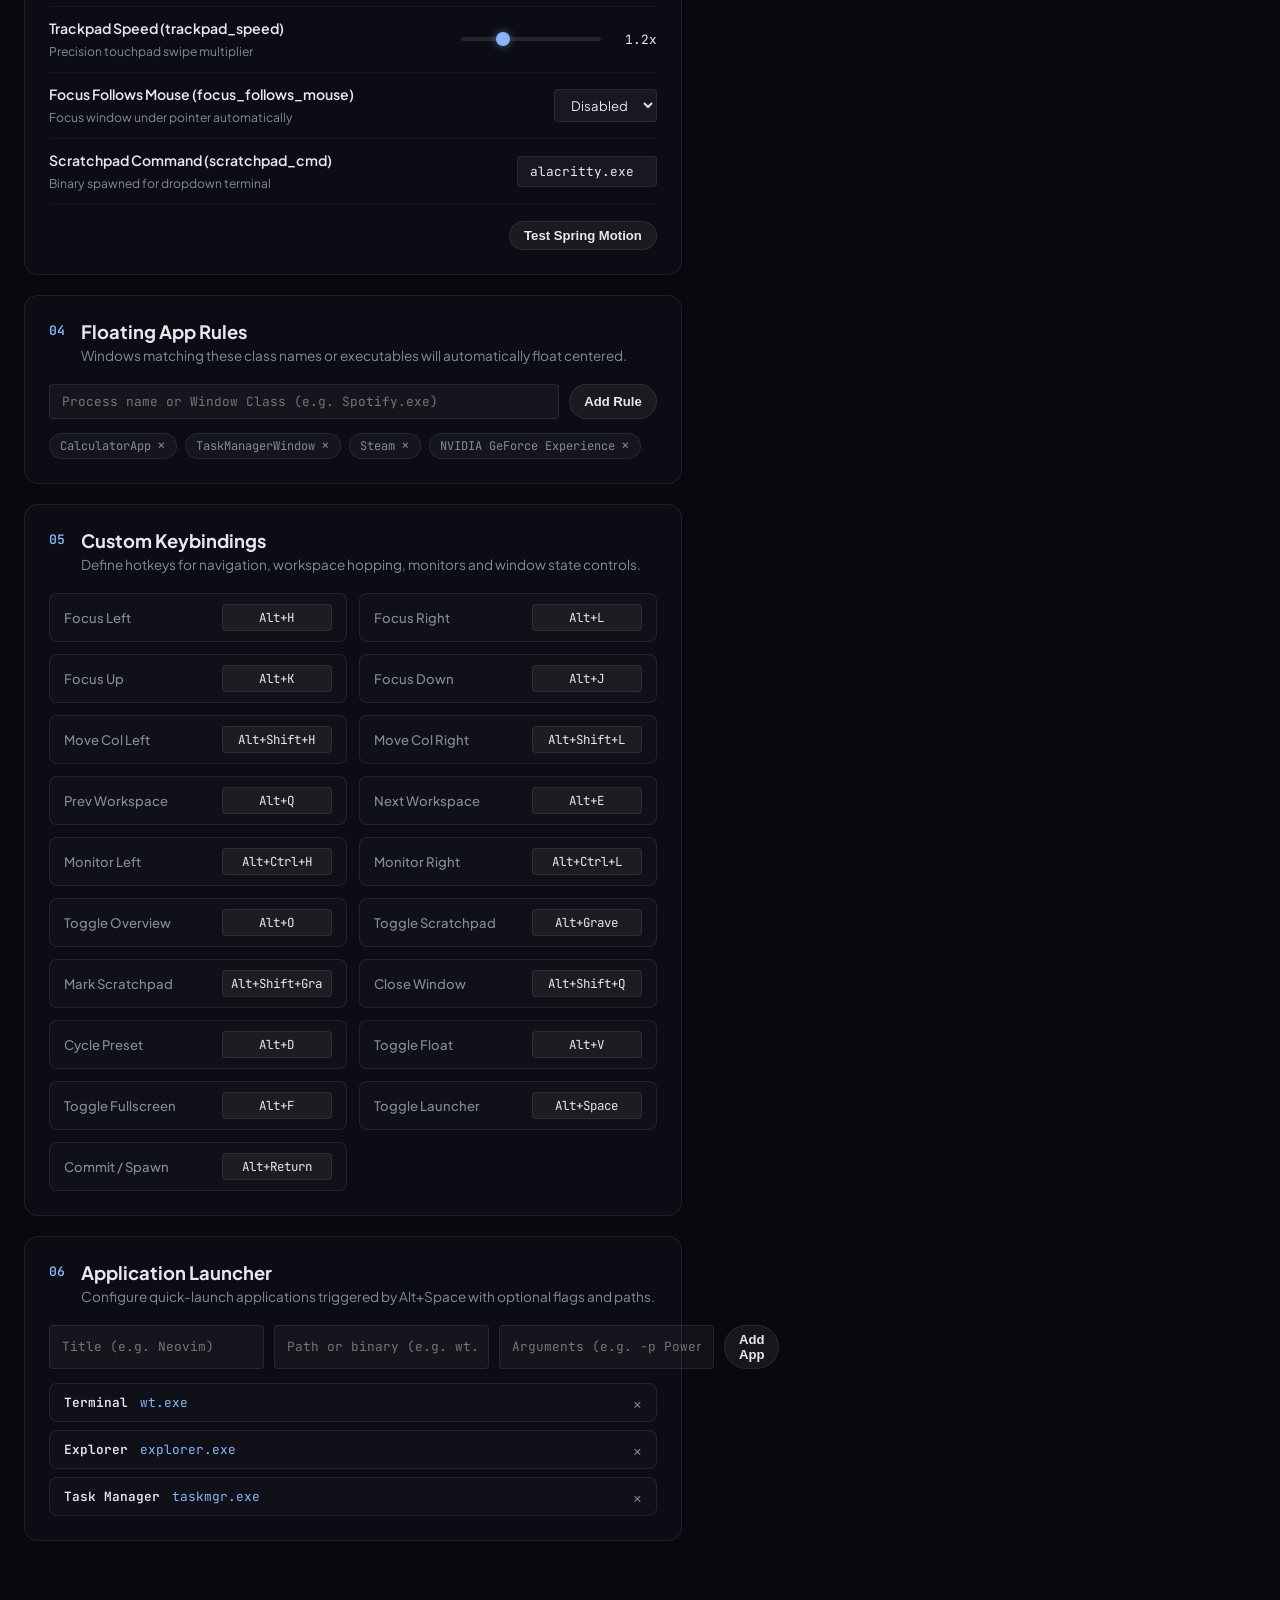
==== commit 13064db7: "returns 2" ====
--- a/configgen.html
+++ b/configgen.html
@@ -3,255 +3,259 @@
 <head>
   <meta charset="UTF-8">
   <meta name="viewport" content="width=device-width, initial-scale=1.0">
-  <title>QuireTWM Config Studio & Runtime Tuner</title>
+  <title>QuireTWM - Documentation and Config Builder</title>
   <link rel="stylesheet" href="pstyle2.css">
   <link rel="preconnect" href="https://fonts.googleapis.com">
   <link rel="preconnect" href="https://fonts.gstatic.com" crossorigin>
-  <link href="https://fonts.googleapis.com/css2?family=Plus+Jakarta+Sans:wght@400;500;600;700&family=JetBrains+Mono:wght@400;500;600&display=swap" rel="stylesheet">
+  <link href="https://fonts.googleapis.com/css2?family=Plus+Jakarta+Sans:wght@400;500;600;700&family=JetBrains+Mono:wght@400;500&display=swap" rel="stylesheet">
 </head>
 <body>
-  <div class="glow-surface"></div>
-
-  <header class="nav-shell">
+  <div class="ambient-glow"></div>
+
+  <header class="nav-wrapper">
     <nav class="nav-bar">
-      <div class="brand">
-        <a href="index.html" class="brand-link">
-          <span class="brand-glyph"></span>
-          <span class="brand-title">Quire</span>
+      <div class="logo">
+        <a href="index.html" class="logo-link">
+          <span class="logo-mark"></span>
+          <span class="logo-text">Quire</span>
         </a>
-        <span class="brand-tag">Studio</span>
+        <span class="badge-sub">Docs</span>
       </div>
       <div class="nav-links">
         <a href="#geometry">Geometry</a>
-        <a href="#palette">Direct2D Theme</a>
-        <a href="#springs">Physics Solver</a>
+        <a href="#palette">Palette</a>
+        <a href="#springs">Physics</a>
         <a href="#rules">Rules</a>
-        <a href="#keybinds">Hotkeys</a>
+        <a href="#keybinds">Keybinds</a>
+        <a href="#launcher">Launcher</a>
       </div>
       <div class="nav-actions">
-        <a href="index.html" class="btn btn-ghost">Overview</a>
+        <a href="index.html" class="btn btn-ghost">Home</a>
         <button id="copy-lua-btn" class="btn btn-primary">Copy config.lua</button>
       </div>
     </nav>
   </header>
 
-  <div class="studio-layout">
-    <section class="controls-column">
-      <div class="studio-header">
-        <h1>Runtime Tuner</h1>
-        <p>Interactive parameter adjustments update the canvas and generate copy-pasteable <code>config.lua</code>.</p>
+  <div class="layout-container">
+    <div class="docs-column">
+      <div class="docs-header">
+        <h1>Configuration Guide</h1>
+        <p>QuireTWM reloads live on file save from <code>%USERPROFILE%\.quire\config.lua</code>. Tweak parameters below and observe instant preview updates.</p>
       </div>
 
-      <div class="group-card" id="geometry">
-        <div class="group-title">
-          <span class="group-num">01</span>
-          <div>
-            <h2>Grid & Boundary Geometry</h2>
-            <p>Direct2D screen margins, inner column gutters and corner radius.</p>
-          </div>
-        </div>
-
-        <div class="dial-grid">
-          <div class="tactile-dial" data-param="gapsOut" data-min="0" data-max="40" data-step="1" data-val="14" data-unit="px">
-            <div class="dial-meta">
-              <span class="dial-name">Outer Margin</span>
-              <span class="dial-hint">gaps_out</span>
-            </div>
-            <div class="dial-display">
-              <span class="dial-num">14</span><span class="dial-unit">px</span>
-            </div>
-            <div class="dial-tape">
-              <div class="dial-ticks"></div>
-              <div class="dial-cursor"></div>
-            </div>
-          </div>
-
-          <div class="tactile-dial" data-param="gapsIn" data-min="0" data-max="32" data-step="1" data-val="8" data-unit="px">
-            <div class="dial-meta">
-              <span class="dial-name">Inner Gap</span>
-              <span class="dial-hint">gaps_in</span>
-            </div>
-            <div class="dial-display">
-              <span class="dial-num">8</span><span class="dial-unit">px</span>
-            </div>
-            <div class="dial-tape">
-              <div class="dial-ticks"></div>
-              <div class="dial-cursor"></div>
-            </div>
-          </div>
-
-          <div class="tactile-dial" data-param="rounding" data-min="0" data-max="24" data-step="1" data-val="10" data-unit="px">
-            <div class="dial-meta">
-              <span class="dial-name">Corner Rounding</span>
-              <span class="dial-hint">rounding</span>
-            </div>
-            <div class="dial-display">
-              <span class="dial-num">10</span><span class="dial-unit">px</span>
-            </div>
-            <div class="dial-tape">
-              <div class="dial-ticks"></div>
-              <div class="dial-cursor"></div>
-            </div>
-          </div>
-
-          <div class="tactile-dial" data-param="borderSize" data-min="1" data-max="6" data-step="1" data-val="2" data-unit="px">
-            <div class="dial-meta">
-              <span class="dial-name">Border Stroke</span>
-              <span class="dial-hint">border_size</span>
-            </div>
-            <div class="dial-display">
-              <span class="dial-num">2</span><span class="dial-unit">px</span>
-            </div>
-            <div class="dial-tape">
-              <div class="dial-ticks"></div>
-              <div class="dial-cursor"></div>
-            </div>
-          </div>
-        </div>
-      </div>
-
-      <div class="group-card" id="palette">
-        <div class="group-title">
-          <span class="group-num">02</span>
-          <div>
-            <h2>Direct2D Visual Style</h2>
-            <p>Normalized hardware colors and DirectWrite font stack.</p>
-          </div>
-        </div>
-
-        <div class="font-row">
-          <label for="select-font">Typography Engine Font</label>
-          <select id="select-font" class="native-select">
-            <option value="Segoe UI Variable" selected>Segoe UI Variable (Native Win11)</option>
-            <option value="Segoe UI">Segoe UI</option>
-            <option value="Cascadia Code">Cascadia Code</option>
-            <option value="JetBrains Mono">JetBrains Mono</option>
-            <option value="Consolas">Consolas</option>
-          </select>
-        </div>
-
-        <div class="color-palette-grid">
-          <div class="color-chip">
-            <div class="chip-preview" id="preview-col-active"></div>
-            <div class="chip-details">
-              <span class="chip-label">Active Border</span>
+      <section id="geometry" class="param-card">
+        <div class="card-headline">
+          <span class="card-step">01</span>
+          <div>
+            <h2>Grid and Window Geometry</h2>
+            <p>Controls outer margins, inner gaps between stacked clients and D2D rounded corners.</p>
+          </div>
+        </div>
+
+        <div class="control-row">
+          <div class="control-meta">
+            <label for="input-gaps-out">Outer Margins (gaps_out)</label>
+            <span class="meta-hint">Distance to screen edge</span>
+          </div>
+          <div class="control-input">
+            <input type="range" id="input-gaps-out" min="0" max="32" value="14">
+            <span class="input-val" id="val-gaps-out">14px</span>
+          </div>
+        </div>
+
+        <div class="control-row">
+          <div class="control-meta">
+            <label for="input-gaps-in">Inner Gaps (gaps_in)</label>
+            <span class="meta-hint">Distance between columns and stacked windows</span>
+          </div>
+          <div class="control-input">
+            <input type="range" id="input-gaps-in" min="0" max="24" value="8">
+            <span class="input-val" id="val-gaps-in">8px</span>
+          </div>
+        </div>
+
+        <div class="control-row">
+          <div class="control-meta">
+            <label for="input-rounding">Corner Radius (rounding)</label>
+            <span class="meta-hint">Direct2D arc rounding</span>
+          </div>
+          <div class="control-input">
+            <input type="range" id="input-rounding" min="0" max="24" value="10">
+            <span class="input-val" id="val-rounding">10px</span>
+          </div>
+        </div>
+
+        <div class="control-row">
+          <div class="control-meta">
+            <label for="input-border">Border Thickness (border_size)</label>
+            <span class="meta-hint">Overlay stroke width</span>
+          </div>
+          <div class="control-input">
+            <input type="range" id="input-border" min="1" max="6" value="2">
+            <span class="input-val" id="val-border">2px</span>
+          </div>
+        </div>
+      </section>
+
+      <section id="palette" class="param-card">
+        <div class="card-headline">
+          <span class="card-step">02</span>
+          <div>
+            <h2>Typography & Fluent Theme</h2>
+            <p>Font families and normalized RGBA colors for Direct2D HUD, borders and overlays.</p>
+          </div>
+        </div>
+
+        <div class="control-row">
+          <div class="control-meta">
+            <label for="select-font">System Font Family (font_family)</label>
+            <span class="meta-hint">DirectWrite hardware text rendering font</span>
+          </div>
+          <div class="control-input">
+            <select id="select-font" class="config-select">
+              <option value="Segoe UI Variable" selected>Segoe UI Variable</option>
+              <option value="Segoe UI">Segoe UI</option>
+              <option value="Cascadia Code">Cascadia Code</option>
+              <option value="JetBrains Mono">JetBrains Mono</option>
+              <option value="Consolas">Consolas</option>
+            </select>
+          </div>
+        </div>
+
+        <div class="color-grid">
+          <div class="color-item">
+            <label for="col-active">Active Border</label>
+            <div class="picker-box">
               <input type="color" id="col-active" value="#8bb4fa">
-              <span class="chip-hex" id="hex-active">#8bb4fa</span>
-            </div>
-          </div>
-
-          <div class="color-chip">
-            <div class="chip-preview" id="preview-col-inactive"></div>
-            <div class="chip-details">
-              <span class="chip-label">Inactive Border</span>
+              <span class="picker-code" id="hex-active">#8bb4fa</span>
+            </div>
+          </div>
+
+          <div class="color-item">
+            <label for="col-inactive">Inactive Border</label>
+            <div class="picker-box">
               <input type="color" id="col-inactive" value="#313445">
-              <span class="chip-hex" id="hex-inactive">#313445</span>
-            </div>
-          </div>
-
-          <div class="color-chip">
-            <div class="chip-preview" id="preview-col-bg"></div>
-            <div class="chip-details">
-              <span class="chip-label">Canvas Base</span>
+              <span class="picker-code" id="hex-inactive">#313445</span>
+            </div>
+          </div>
+
+          <div class="color-item">
+            <label for="col-bg">Theme Background</label>
+            <div class="picker-box">
               <input type="color" id="col-bg" value="#0d0e14">
-              <span class="chip-hex" id="hex-bg">#0d0e14</span>
-            </div>
-          </div>
-
-          <div class="color-chip">
-            <div class="chip-preview" id="preview-col-text"></div>
-            <div class="chip-details">
-              <span class="chip-label">Text Primary</span>
+              <span class="picker-code" id="hex-bg">#0d0e14</span>
+            </div>
+          </div>
+
+          <div class="color-item">
+            <label for="col-text">Text Color</label>
+            <div class="picker-box">
               <input type="color" id="col-text" value="#e6e8ee">
-              <span class="chip-hex" id="hex-text">#e6e8ee</span>
-            </div>
-          </div>
-        </div>
-      </div>
-
-      <div class="group-card" id="springs">
-        <div class="group-title">
-          <span class="group-num">03</span>
+              <span class="picker-code" id="hex-text">#e6e8ee</span>
+            </div>
+          </div>
+
+          <div class="color-item">
+            <label for="col-dim">Dimmed Text</label>
+            <div class="picker-box">
+              <input type="color" id="col-dim" value="#8c8da6">
+              <span class="picker-code" id="hex-dim">#8c8da6</span>
+            </div>
+          </div>
+        </div>
+      </section>
+
+      <section id="springs" class="param-card">
+        <div class="card-headline">
+          <span class="card-step">03</span>
           <div>
             <h2>Numerical Spring Physics</h2>
-            <p>Sub-stepped mass-spring-damper math executed on camera translation.</p>
-          </div>
-        </div>
-
-        <div class="dial-grid">
-          <div class="tactile-dial" data-param="stiffness" data-min="50" data-max="320" data-step="5" data-val="160" data-unit="">
-            <div class="dial-meta">
-              <span class="dial-name">Stiffness (k)</span>
-              <span class="dial-hint">Pull force</span>
-            </div>
-            <div class="dial-display">
-              <span class="dial-num">160</span><span class="dial-unit"></span>
-            </div>
-            <div class="dial-tape">
-              <div class="dial-ticks"></div>
-              <div class="dial-cursor"></div>
-            </div>
-          </div>
-
-          <div class="tactile-dial" data-param="damping" data-min="10" data-max="50" data-step="1" data-val="22" data-unit="">
-            <div class="dial-meta">
-              <span class="dial-name">Damping (d)</span>
-              <span class="dial-hint">Resistance</span>
-            </div>
-            <div class="dial-display">
-              <span class="dial-num">22</span><span class="dial-unit"></span>
-            </div>
-            <div class="dial-tape">
-              <div class="dial-ticks"></div>
-              <div class="dial-cursor"></div>
-            </div>
-          </div>
-
-          <div class="tactile-dial" data-param="mass" data-min="0.5" data-max="3.0" data-step="0.1" data-val="1.0" data-unit="" data-float="true">
-            <div class="dial-meta">
-              <span class="dial-name">Virtual Mass</span>
-              <span class="dial-hint">Inertia</span>
-            </div>
-            <div class="dial-display">
-              <span class="dial-num">1.0</span><span class="dial-unit"></span>
-            </div>
-            <div class="dial-tape">
-              <div class="dial-ticks"></div>
-              <div class="dial-cursor"></div>
-            </div>
-          </div>
-
-          <div class="tactile-dial" data-param="moveDuration" data-min="0.10" data-max="0.80" data-step="0.02" data-val="0.28" data-unit="s" data-float="true">
-            <div class="dial-meta">
-              <span class="dial-name">Duration</span>
-              <span class="dial-hint">Easing length</span>
-            </div>
-            <div class="dial-display">
-              <span class="dial-num">0.28</span><span class="dial-unit">s</span>
-            </div>
-            <div class="dial-tape">
-              <div class="dial-ticks"></div>
-              <div class="dial-cursor"></div>
-            </div>
-          </div>
-        </div>
-
-        <div class="options-flex">
-          <div class="opt-col">
-            <label for="select-idle">Active Border Idle</label>
-            <select id="select-idle" class="native-select">
-              <option value="pulse" selected>Pulse (Sine alpha)</option>
+            <p>Simulated sub-stepped numerical spring solver for ribbon translation and workspace hops.</p>
+          </div>
+        </div>
+
+        <div class="control-row">
+          <div class="control-meta">
+            <label for="input-fps">Engine Frame Cap (fps_cap)</label>
+            <span class="meta-hint">Target render rate (0 for native monitor refresh rate)</span>
+          </div>
+          <div class="control-input">
+            <input type="range" id="input-fps" min="0" max="240" step="10" value="100">
+            <span class="input-val" id="val-fps">100 FPS</span>
+          </div>
+        </div>
+
+        <div class="control-row">
+          <div class="control-meta">
+            <label for="input-stiffness">Stiffness</label>
+            <span class="meta-hint">Pull force toward targeted position</span>
+          </div>
+          <div class="control-input">
+            <input type="range" id="input-stiffness" min="50" max="300" value="160">
+            <span class="input-val" id="val-stiffness">160</span>
+          </div>
+        </div>
+
+        <div class="control-row">
+          <div class="control-meta">
+            <label for="input-damping">Damping</label>
+            <span class="meta-hint">Resistance to eliminate unwanted bounce</span>
+          </div>
+          <div class="control-input">
+            <input type="range" id="input-damping" min="10" max="40" value="22">
+            <span class="input-val" id="val-damping">22</span>
+          </div>
+        </div>
+
+        <div class="control-row">
+          <div class="control-meta">
+            <label for="input-mass">Mass</label>
+            <span class="meta-hint">Virtual weight of window viewport</span>
+          </div>
+          <div class="control-input">
+            <input type="range" id="input-mass" min="0.5" max="3.0" step="0.1" value="1.0">
+            <span class="input-val" id="val-mass">1.0</span>
+          </div>
+        </div>
+
+        <div class="control-row">
+          <div class="control-meta">
+            <label for="select-idle">Active Window Idle Effect (idle_mode)</label>
+            <span class="meta-hint">Idle border animation style</span>
+          </div>
+          <div class="control-input">
+            <select id="select-idle" class="config-select">
+              <option value="pulse" selected>Pulse</option>
               <option value="heartbeat">Heartbeat</option>
-              <option value="flash">Flash burst</option>
+              <option value="flash">Flash</option>
               <option value="wobble">Wobble</option>
               <option value="shake">Shake</option>
             </select>
           </div>
-
-          <div class="opt-col">
-            <label for="select-easing">Camera Transfer Curve</label>
-            <select id="select-easing" class="native-select">
-              <option value="back" selected>Back Overshoot</option>
+        </div>
+
+        <div class="control-row">
+          <div class="control-meta">
+            <label for="select-close">Window Close Animation (close_anim)</label>
+            <span class="meta-hint">Geometry transition on termination</span>
+          </div>
+          <div class="control-input">
+            <select id="select-close" class="config-select">
+              <option value="scale" selected>Scale</option>
+              <option value="slide">Slide</option>
+              <option value="fold">Fold</option>
+            </select>
+          </div>
+        </div>
+
+        <div class="control-row">
+          <div class="control-meta">
+            <label for="select-easing">Movement Easing (move_easing)</label>
+            <span class="meta-hint">Transfer curve profile</span>
+          </div>
+          <div class="control-input">
+            <select id="select-easing" class="config-select">
+              <option value="back" selected>Back</option>
               <option value="linear">Linear</option>
               <option value="ease_in">Ease In</option>
               <option value="ease_out">Ease Out</option>
@@ -262,94 +266,160 @@
           </div>
         </div>
 
-        <div class="spring-run-bar">
-          <button id="btn-trigger-spring" class="btn btn-secondary">Simulate Impulse Spring</button>
-        </div>
-      </div>
-
-      <div class="group-card" id="rules">
-        <div class="group-title">
-          <span class="group-num">04</span>
-          <div>
-            <h2>Floating Application Rules</h2>
-            <p>Matching process names or window classes will bypass tiling.</p>
-          </div>
-        </div>
-
-        <div class="inline-adder">
-          <input type="text" id="input-new-rule" placeholder="Binary or window class (e.g. Spotify.exe)">
+        <div class="control-row">
+          <div class="control-meta">
+            <label for="input-move-duration">Animation Duration (move_duration)</label>
+            <span class="meta-hint">Transition length in seconds</span>
+          </div>
+          <div class="control-input">
+            <input type="range" id="input-move-duration" min="0.1" max="1.0" step="0.02" value="0.28">
+            <span class="input-val" id="val-move-duration">0.28s</span>
+          </div>
+        </div>
+
+        <div class="control-row">
+          <div class="control-meta">
+            <label for="input-trackpad-speed">Trackpad Speed (trackpad_speed)</label>
+            <span class="meta-hint">Precision touchpad swipe multiplier</span>
+          </div>
+          <div class="control-input">
+            <input type="range" id="input-trackpad-speed" min="0.5" max="3.0" step="0.1" value="1.2">
+            <span class="input-val" id="val-trackpad-speed">1.2x</span>
+          </div>
+        </div>
+
+        <div class="control-row">
+          <div class="control-meta">
+            <label for="select-focus-mouse">Focus Follows Mouse (focus_follows_mouse)</label>
+            <span class="meta-hint">Focus window under pointer automatically</span>
+          </div>
+          <div class="control-input">
+            <select id="select-focus-mouse" class="config-select">
+              <option value="false" selected>Disabled</option>
+              <option value="true">Enabled</option>
+            </select>
+          </div>
+        </div>
+
+        <div class="control-row">
+          <div class="control-meta">
+            <label for="input-scratchpad-cmd">Scratchpad Command (scratchpad_cmd)</label>
+            <span class="meta-hint">Binary spawned for dropdown terminal</span>
+          </div>
+          <div class="control-input">
+            <input type="text" id="input-scratchpad-cmd" class="config-text-input" value="alacritty.exe">
+          </div>
+        </div>
+
+        <div class="spring-action">
+          <button id="btn-trigger-spring" class="btn btn-secondary">Test Spring Motion</button>
+        </div>
+      </section>
+
+      <section id="rules" class="param-card">
+        <div class="card-headline">
+          <span class="card-step">04</span>
+          <div>
+            <h2>Floating App Rules</h2>
+            <p>Windows matching these class names or executables will automatically float centered.</p>
+          </div>
+        </div>
+
+        <div class="rules-input-row">
+          <input type="text" id="input-new-rule" placeholder="Process name or Window Class (e.g. Spotify.exe)">
           <button id="btn-add-rule" class="btn btn-secondary">Add Rule</button>
         </div>
-        <div class="tag-pool" id="rules-container"></div>
-      </div>
-
-      <div class="group-card" id="keybinds">
-        <div class="group-title">
-          <span class="group-num">05</span>
-          <div>
-            <h2>Hotkeys Matrix</h2>
-            <p>Low-level keyboard hook registrations.</p>
-          </div>
-        </div>
-        <div class="keymap-grid" id="binds-container"></div>
-      </div>
-    </section>
-
-    <aside class="viewport-column">
-      <div class="sticky-preview">
-        <div class="preview-header">
-          <span class="mono-tag">LIVE D2D SURFACE TEST</span>
-          <div class="preview-actions">
-            <button id="toggle-active-btn" class="pill pill-active">Focused: Window 1</button>
-          </div>
-        </div>
-
-        <div class="canvas-mock" id="mock-canvas">
-          <div class="mock-workspace" id="mock-screen">
-            <div class="mock-column mock-col-left" id="mock-col-1">
-              <div class="mock-card active" id="win-mock-1">
-                <div class="mock-card-bar">
-                  <span class="mock-dot"></span>
-                  <span class="mock-label">nvim core.lua</span>
-                </div>
-                <div class="mock-lines">
-                  <div class="code-line w-60"></div>
-                  <div class="code-line w-80"></div>
-                  <div class="code-line w-40"></div>
+
+        <div class="rules-tags" id="rules-container"></div>
+      </section>
+
+      <section id="keybinds" class="param-card">
+        <div class="card-headline">
+          <span class="card-step">05</span>
+          <div>
+            <h2>Custom Keybindings</h2>
+            <p>Define hotkeys for navigation, workspace hopping, monitors and window state controls.</p>
+          </div>
+        </div>
+
+        <div class="binds-grid" id="binds-container"></div>
+      </section>
+
+      <section id="launcher" class="param-card">
+        <div class="card-headline">
+          <span class="card-step">06</span>
+          <div>
+            <h2>Application Launcher</h2>
+            <p>Configure quick-launch applications triggered by Alt+Space with optional flags and paths.</p>
+          </div>
+        </div>
+
+        <div class="app-input-row">
+          <input type="text" id="app-name" placeholder="Title (e.g. Neovim)">
+          <input type="text" id="app-path" placeholder="Path or binary (e.g. wt.exe)">
+          <input type="text" id="app-args" placeholder="Arguments (e.g. -p PowerShell)">
+          <button id="btn-add-app" class="btn btn-secondary">Add App</button>
+        </div>
+
+        <div class="apps-list" id="apps-container"></div>
+      </section>
+    </div>
+
+    <aside class="preview-column">
+      <div class="preview-panel">
+        <div class="panel-header">
+          <span class="panel-title">Realtime Canvas Preview</span>
+          <div class="panel-actions">
+            <button id="toggle-active-btn" class="pill pill-active">Active Focused</button>
+          </div>
+        </div>
+
+        <div class="mock-display" id="mock-display">
+          <div class="mock-screen" id="mock-screen">
+            <div class="mock-col mock-col-left" id="mock-col-1">
+              <div class="mock-window" id="win-mock-1">
+                <div class="mock-titlebar">
+                  <span class="mock-btn-dot"></span>
+                  <span class="mock-text">nvim main.lua</span>
+                </div>
+                <div class="mock-content">
+                  <span class="code-line w-60"></span>
+                  <span class="code-line w-80"></span>
+                  <span class="code-line w-40"></span>
                 </div>
               </div>
             </div>
 
-            <div class="mock-column mock-col-right" id="mock-col-2">
-              <div class="mock-card" id="win-mock-2">
-                <div class="mock-card-bar">
-                  <span class="mock-dot"></span>
-                  <span class="mock-label">pwsh console</span>
-                </div>
-                <div class="mock-lines">
-                  <div class="code-line w-75"></div>
-                  <div class="code-line w-50"></div>
+            <div class="mock-col mock-col-right" id="mock-col-2">
+              <div class="mock-window" id="win-mock-2">
+                <div class="mock-titlebar">
+                  <span class="mock-btn-dot"></span>
+                  <span class="mock-text">pwsh terminal</span>
+                </div>
+                <div class="mock-content">
+                  <span class="code-line w-75"></span>
+                  <span class="code-line w-50"></span>
                 </div>
               </div>
-              <div class="mock-card" id="win-mock-3">
-                <div class="mock-card-bar">
-                  <span class="mock-dot"></span>
-                  <span class="mock-label">build output</span>
-                </div>
-                <div class="mock-lines">
-                  <div class="code-line w-30"></div>
+              <div class="mock-window" id="win-mock-3">
+                <div class="mock-titlebar">
+                  <span class="mock-btn-dot"></span>
+                  <span class="mock-text">build task</span>
+                </div>
+                <div class="mock-content">
+                  <span class="code-line w-30"></span>
                 </div>
               </div>
             </div>
           </div>
         </div>
 
-        <div class="lua-dock">
-          <div class="dock-head">
-            <span>config.lua</span>
-            <span class="mono-badge">SYNCHRONIZED</span>
-          </div>
-          <pre class="lua-body"><code id="lua-code"></code></pre>
+        <div class="output-box">
+          <div class="output-header">
+            <span>Generated Lua Output</span>
+            <span class="output-tag">Live</span>
+          </div>
+          <pre class="lua-display"><code id="lua-code"></code></pre>
         </div>
       </div>
     </aside>
@@ -357,320 +427,4 @@
 
   <script src="preview.js"></script>
 </body>
-</html><!DOCTYPE html>
-<html lang="en">
-<head>
-  <meta charset="UTF-8">
-  <meta name="viewport" content="width=device-width, initial-scale=1.0">
-  <title>QuireTWM | Ribbon Tiling Engine for Windows</title>
-  <link rel="stylesheet" href="style.css">
-  <link rel="preconnect" href="https://fonts.googleapis.com">
-  <link rel="preconnect" href="https://fonts.gstatic.com" crossorigin>
-  <link href="https://fonts.googleapis.com/css2?family=Plus+Jakarta+Sans:wght@400;500;600;700&family=JetBrains+Mono:wght@400;500;600&display=swap" rel="stylesheet">
-</head>
-<body>
-  <div class="glow-surface"></div>
-
-  <header class="nav-shell">
-    <nav class="nav-bar">
-      <div class="brand">
-        <span class="brand-glyph"></span>
-        <span class="brand-title">QuireTWM</span>
-        <span class="brand-tag">v1.4</span>
-      </div>
-      <div class="nav-links">
-        <a href="#features">Architecture</a>
-        <a href="#demo">Live Sandbox</a>
-        <a href="page2.html">Config Studio</a>
-        <a href="#shortcuts">Keymap</a>
-      </div>
-      <div class="nav-actions">
-        <a href="https://github.com/ewasion137/QuireTWM" target="_blank" class="btn btn-ghost">Source</a>
-        <a href="https://github.com/ewasion137/QuireTWM/releases" class="btn btn-primary">Download x64</a>
-      </div>
-    </nav>
-  </header>
-
-  <main>
-    <section class="hero">
-      <div class="telemetry-pill">
-        <span class="telemetry-dot"></span>
-        <span>Win32 Native &bull; C++20 Core &bull; Lua 5.4</span>
-      </div>
-      <h1 class="hero-title">
-        The infinite horizontal ribbon window manager.
-      </h1>
-      <p class="hero-desc">
-        Direct2D hardware acceleration, numerical sub-stepped springs and zero memory bloat. Windows glide on an uninterrupted spatial workspace.
-      </p>
-      <div class="hero-actions">
-        <a href="https://github.com/ewasion137/QuireTWM/releases" class="btn btn-primary btn-lg">Install QuireTWM</a>
-        <button class="btn btn-secondary btn-lg copy-btn" data-copy="git clone https://github.com/ewasion137/QuireTWM.git">
-          <span class="mono-prefix">$</span>
-          <code>git clone quire.git</code>
-          <span class="copy-tag">Copy</span>
-        </button>
-      </div>
-    </section>
-
-    <section id="demo" class="demo-wrap">
-      <div class="panel-bar">
-        <div class="panel-left">
-          <div class="tab-indicator">
-            <span class="tab-dot active"></span>
-            <span class="mono">WORKSPACE 1</span>
-          </div>
-          <div class="telemetry-chip" id="cam-telemetry">
-            OFFSET: <span id="stat-offset">0px</span> | COLUMN: <span id="stat-col">1/4</span> | RATIO: <span id="stat-ratio">100%</span>
-          </div>
-        </div>
-        <div class="panel-right">
-          <button class="sim-pill" id="sim-prev">&larr; Alt+H</button>
-          <button class="sim-pill" id="sim-cycle">Preset (Alt+D)</button>
-          <button class="sim-pill" id="sim-next">Alt+L &rarr;</button>
-          <button class="sim-pill special" id="sim-scratch">Scratchpad (~)</button>
-          <button class="sim-pill special" id="sim-launcher">Launcher (Space)</button>
-        </div>
-      </div>
-
-      <div class="stage-frame" id="stage">
-        <div class="scratchpad-overlay" id="sim-scratchpad-panel">
-          <div class="window-bar">
-            <span class="dot-btn red"></span>
-            <span class="dot-btn yellow"></span>
-            <span class="dot-btn green"></span>
-            <span class="bar-title">alacritty &mdash; scratchpad terminal</span>
-          </div>
-          <div class="window-content terminal-font">
-            <div class="term-line"><span class="term-user">quire@engine</span>:<span class="term-dir">~</span>$ quirectl status</div>
-            <div class="term-line text-dim">Rendering pipeline: Direct2D 1.1 Hardware Target</div>
-            <div class="term-line text-dim">Active monitors: 1 (2560x1440 @ 165Hz)</div>
-            <div class="term-line"><span class="term-user">quire@engine</span>:<span class="term-dir">~</span>$ <span class="term-cursor"></span></div>
-          </div>
-        </div>
-
-        <div class="launcher-overlay" id="sim-launcher-panel">
-          <div class="launcher-search">
-            <span class="mono-prefix">&gt;</span>
-            <input type="text" id="launcher-filter" placeholder="Search executable or command..." readonly value="Windows Terminal">
-          </div>
-          <div class="launcher-results">
-            <div class="launcher-item active"><span class="item-title">Windows Terminal</span><span class="item-path">wt.exe</span></div>
-            <div class="launcher-item"><span class="item-title">Visual Studio Code</span><span class="item-path">code.exe</span></div>
-            <div class="launcher-item"><span class="item-title">Neovim Core</span><span class="item-path">nvim.exe</span></div>
-          </div>
-        </div>
-
-        <div class="track" id="track">
-          <div class="col col-lg" data-col="1">
-            <div class="window-box active">
-              <div class="window-bar">
-                <span class="dot-status"></span>
-                <span class="bar-title">main.cpp &mdash; QuireTWM Core</span>
-              </div>
-              <div class="window-content">
-                <pre class="code-view"><code>SetProcessDpiAwarenessContext(DPI_AWARENESS_CONTEXT_PER_MONITOR_AWARE_V2);
-SetWinEventHook(EVENT_OBJECT_CREATE, EVENT_OBJECT_NAMECHANGE, ...);
-std::thread(IPCServerThread).detach();
-std::thread(ConfigWatcherThread, configDir).detach();</code></pre>
-              </div>
-            </div>
-          </div>
-
-          <div class="col col-md" data-col="2">
-            <div class="window-box">
-              <div class="window-bar">
-                <span class="dot-status"></span>
-                <span class="bar-title">quirectl &mdash; PowerShell 7</span>
-              </div>
-              <div class="window-content">
-                <pre class="code-view"><code>PS &gt; .\quirectl.ps1 focus right
-Camera target shifted to offset 1240px
-Sub-stepped springs resolved in 14.2ms</code></pre>
-              </div>
-            </div>
-            <div class="window-box">
-              <div class="window-bar">
-                <span class="dot-status"></span>
-                <span class="bar-title">Resource Telemetry</span>
-              </div>
-              <div class="window-content">
-                <div class="stat-grid">
-                  <div class="stat-card">
-                    <span class="stat-label">CPU CORE</span>
-                    <span class="stat-val">0.4%</span>
-                  </div>
-                  <div class="stat-card">
-                    <span class="stat-label">RAM USAGE</span>
-                    <span class="stat-val">18.4 MB</span>
-                  </div>
-                  <div class="stat-card">
-                    <span class="stat-label">D2D FPS</span>
-                    <span class="stat-val">165 Hz</span>
-                  </div>
-                </div>
-              </div>
-            </div>
-          </div>
-
-          <div class="col col-md" data-col="3">
-            <div class="window-box">
-              <div class="window-bar">
-                <span class="dot-status"></span>
-                <span class="bar-title">discord &mdash; engineering</span>
-              </div>
-              <div class="window-content layout-skel">
-                <div class="skel-row">
-                  <div class="skel-avatar"></div>
-                  <div class="skel-lines">
-                    <div class="skel-bar w-50"></div>
-                    <div class="skel-bar w-80"></div>
-                  </div>
-                </div>
-                <div class="skel-row">
-                  <div class="skel-avatar"></div>
-                  <div class="skel-lines">
-                    <div class="skel-bar w-40"></div>
-                    <div class="skel-bar w-60"></div>
-                  </div>
-                </div>
-              </div>
-            </div>
-          </div>
-
-          <div class="col col-lg" data-col="4">
-            <div class="window-box">
-              <div class="window-bar">
-                <span class="dot-status"></span>
-                <span class="bar-title">Edge DevTools &mdash; Trace Profiler</span>
-              </div>
-              <div class="window-content">
-                <div class="canvas-chart">
-                  <div class="chart-col h-40"></div>
-                  <div class="chart-col h-60"></div>
-                  <div class="chart-col h-50"></div>
-                  <div class="chart-col h-90"></div>
-                  <div class="chart-col h-70"></div>
-                  <div class="chart-col h-30"></div>
-                  <div class="chart-col h-80"></div>
-                </div>
-              </div>
-            </div>
-          </div>
-        </div>
-      </div>
-      <div class="stage-footer">
-        <span>Click columns or use Alt+H / Alt+L to glide. Drag ribbon with mouse pointer to scrub.</span>
-      </div>
-    </section>
-
-    <section id="features" class="grid-section">
-      <div class="section-title">
-        <h2>Engineered for Deep Multitasking</h2>
-        <p>Direct Win32 APIs, sub-stepped physics integration and hardware-composited HUD.</p>
-      </div>
-
-      <div class="bento">
-        <div class="card">
-          <div class="card-head">
-            <span class="card-kicker">PHYSICS KINEMATICS</span>
-            <h3>Sub-Stepped Spring Solver</h3>
-          </div>
-          <p>Numerical 4-step Euler integration executes per frame. Zero sudden teleports, zero dropped frames on high-refresh panels.</p>
-        </div>
-
-        <div class="card">
-          <div class="card-head">
-            <span class="card-kicker">DIRECTX ENGINE</span>
-            <h3>Direct2D Native Overlay</h3>
-            <p>Borders, idle glow states, Alt+Tab previews and launchers are hardware rendered via DirectWrite and Direct2D surfaces.</p>
-          </div>
-        </div>
-
-        <div class="card">
-          <div class="card-head">
-            <span class="card-kicker">EXTENSIBILITY</span>
-            <h3>Pure Lua 5.4 Runtime</h3>
-            <p>Hotkeys, layout logic, custom window hooks and launcher scripts execute in a sandbox with instant file-watcher reloading.</p>
-          </div>
-        </div>
-
-        <div class="card">
-          <div class="card-head">
-            <span class="card-kicker">PROCESS SAFETY</span>
-            <h3>Coordinate Parking</h3>
-            <p>Offscreen clients are cloaked with DwmSetWindowAttribute and safely restored on exit without corrupting window coordinates.</p>
-          </div>
-        </div>
-      </div>
-    </section>
-
-    <section id="shortcuts" class="table-section">
-      <div class="section-title">
-        <h2>Ergonomic Keybindings</h2>
-        <p>Low-latency navigation bindings pre-configured in config.lua</p>
-      </div>
-
-      <div class="table-box">
-        <table class="key-table">
-          <thead>
-            <tr>
-              <th>BIND</th>
-              <th>ACTION</th>
-              <th>SUBSYSTEM</th>
-            </tr>
-          </thead>
-          <tbody>
-            <tr>
-              <td><kbd>Alt</kbd> + <kbd>H</kbd> / <kbd>L</kbd></td>
-              <td>Glide camera to left / right column</td>
-              <td>Camera Ribbon</td>
-            </tr>
-            <tr>
-              <td><kbd>Alt</kbd> + <kbd>K</kbd> / <kbd>J</kbd></td>
-              <td>Cycle window focus within active column stack</td>
-              <td>Stack Engine</td>
-            </tr>
-            <tr>
-              <td><kbd>Alt</kbd> + <kbd>Shift</kbd> + <kbd>H</kbd> / <kbd>L</kbd></td>
-              <td>Swap column order horizontally</td>
-              <td>Ribbon Topology</td>
-            </tr>
-            <tr>
-              <td><kbd>Alt</kbd> + <kbd>D</kbd></td>
-              <td>Cycle width ratio: 100% &bull; 66% &bull; 50%</td>
-              <td>Viewport Resizer</td>
-            </tr>
-            <tr>
-              <td><kbd>Alt</kbd> + <kbd>~</kbd></td>
-              <td>Toggle drop-down scratchpad terminal</td>
-              <td>Scratchpad</td>
-            </tr>
-            <tr>
-              <td><kbd>Alt</kbd> + <kbd>Space</kbd></td>
-              <td>Spawn native application launcher</td>
-              <td>Launcher</td>
-            </tr>
-          </tbody>
-        </table>
-      </div>
-    </section>
-  </main>
-
-  <footer class="site-footer">
-    <div class="footer-inner">
-      <div class="footer-left">
-        <span class="brand-glyph"></span>
-        <span>QuireTWM &bull; Built with C++20 and Lua</span>
-      </div>
-      <div class="footer-links">
-        <a href="https://github.com/ewasion137/QuireTWM">GitHub</a>
-        <a href="page2.html">Config Studio</a>
-        <a href="https://github.com/ewasion137/QuireTWM/blob/main/LICENSE">MIT License</a>
-      </div>
-    </div>
-  </footer>
-
-  <script src="web.js"></script>
-</body>
 </html>
--- a/pstyle2.css
+++ b/pstyle2.css
@@ -1,14 +1,15 @@
 :root {
-  --bg: #06070a;
-  --bg-card: rgba(14, 16, 23, 0.75);
+  --bg: #07090e;
+  --bg-card: rgba(15, 17, 24, 0.7);
   --border: rgba(255, 255, 255, 0.08);
   --border-focus: #8bb4fa;
   --accent: #8bb4fa;
-  --accent-glow: rgba(139, 180, 250, 0.3);
   --text: #e6e8ee;
-  --text-muted: #808698;
-  --radius: 12px;
-  --font-sans: 'Plus Jakarta Sans', -apple-system, BlinkMacSystemFont, sans-serif;
+  --text-muted: #848a9c;
+  --radius-lg: 14px;
+  --radius-md: 8px;
+  --radius-sm: 4px;
+  --font-sans: 'Plus Jakarta Sans', sans-serif;
   --font-mono: 'JetBrains Mono', monospace;
 }
 
@@ -25,22 +26,22 @@
   min-height: 100vh;
 }
 
-.glow-surface {
+.ambient-glow {
   position: fixed;
-  top: -160px;
+  top: 0;
   left: 50%;
   transform: translateX(-50%);
-  width: 900px;
-  height: 480px;
-  background: radial-gradient(circle, rgba(139, 180, 250, 0.1) 0%, transparent 70%);
+  width: 800px;
+  height: 400px;
+  background: radial-gradient(circle, rgba(139, 180, 250, 0.08) 0%, transparent 70%);
   pointer-events: none;
   z-index: 0;
 }
 
-.nav-shell {
+.nav-wrapper {
   position: sticky;
-  top: 14px;
-  z-index: 100;
+  top: 12px;
+  z-index: 50;
   display: flex;
   justify-content: center;
   padding: 0 20px;
@@ -51,47 +52,43 @@
   align-items: center;
   justify-content: space-between;
   width: 100%;
-  max-width: 1320px;
+  max-width: 1280px;
   height: 52px;
-  padding: 0 16px;
-  background: rgba(11, 13, 19, 0.85);
+  padding: 0 18px;
+  background: rgba(13, 15, 22, 0.85);
   backdrop-filter: blur(16px);
   -webkit-backdrop-filter: blur(16px);
   border: 1px solid var(--border);
   border-radius: 9999px;
 }
 
-.brand {
-  display: flex;
-  align-items: center;
-  gap: 8px;
-}
-
-.brand-link {
+.logo {
+  display: flex;
+  align-items: center;
+  gap: 10px;
+}
+
+.logo-link {
   display: flex;
   align-items: center;
   gap: 8px;
   text-decoration: none;
   color: var(--text);
-}
-
-.brand-glyph {
-  width: 10px;
-  height: 10px;
-  border-radius: 2px;
+  font-weight: 700;
+  font-size: 1.05rem;
+}
+
+.logo-mark {
+  width: 12px;
+  height: 12px;
+  border-radius: 3px;
   background: var(--accent);
   box-shadow: 0 0 10px var(--accent);
 }
 
-.brand-title {
-  font-weight: 700;
-  font-size: 0.95rem;
-}
-
-.brand-tag {
-  font-family: var(--font-mono);
-  font-size: 0.7rem;
-  padding: 2px 6px;
+.badge-sub {
+  font-size: 0.72rem;
+  padding: 2px 8px;
   background: rgba(255, 255, 255, 0.05);
   border: 1px solid var(--border);
   border-radius: 9999px;
@@ -124,8 +121,7 @@
 .btn {
   display: inline-flex;
   align-items: center;
-  justify-content: center;
-  padding: 7px 16px;
+  padding: 6px 14px;
   font-size: 0.82rem;
   font-weight: 600;
   border-radius: 9999px;
@@ -137,16 +133,15 @@
 
 .btn-primary {
   background: var(--accent);
-  color: #05070a;
+  color: #06080d;
 }
 
 .btn-primary:hover {
-  opacity: 0.92;
-  box-shadow: 0 0 16px var(--accent-glow);
+  opacity: 0.9;
 }
 
 .btn-secondary {
-  background: rgba(255, 255, 255, 0.05);
+  background: rgba(255, 255, 255, 0.06);
   color: var(--text);
   border: 1px solid var(--border);
 }
@@ -160,60 +155,61 @@
   color: var(--text-muted);
 }
 
-.studio-layout {
-  display: flex;
-  max-width: 1320px;
-  margin: 32px auto 80px;
+.layout-container {
+  display: flex;
+  max-width: 1280px;
+  margin: 36px auto 80px;
   padding: 0 24px;
   gap: 36px;
   position: relative;
   z-index: 1;
 }
 
-.controls-column {
-  flex: 1.15;
+.docs-column {
+  flex: 1.1;
   min-width: 0;
 }
 
-.studio-header {
-  margin-bottom: 26px;
-}
-
-.studio-header h1 {
+.docs-header {
+  margin-bottom: 28px;
+}
+
+.docs-header h1 {
   font-size: 2rem;
   font-weight: 700;
   letter-spacing: -0.02em;
-  margin-bottom: 6px;
-}
-
-.studio-header p {
-  color: var(--text-muted);
-  font-size: 0.92rem;
-}
-
-.studio-header code {
+  margin-bottom: 8px;
+}
+
+.docs-header p {
+  color: var(--text-muted);
+  font-size: 0.95rem;
+  line-height: 1.5;
+}
+
+.docs-header code {
   background: rgba(255, 255, 255, 0.06);
   padding: 2px 6px;
   border-radius: 4px;
   font-family: var(--font-mono);
-  font-size: 0.8rem;
-}
-
-.group-card {
+  font-size: 0.82rem;
+}
+
+.param-card {
   background: var(--bg-card);
   border: 1px solid var(--border);
-  border-radius: var(--radius);
-  padding: 22px;
+  border-radius: var(--radius-lg);
+  padding: 24px;
   margin-bottom: 20px;
 }
 
-.group-title {
-  display: flex;
-  gap: 14px;
+.card-headline {
+  display: flex;
+  gap: 16px;
   margin-bottom: 20px;
 }
 
-.group-num {
+.card-step {
   font-family: var(--font-mono);
   font-size: 0.82rem;
   font-weight: 600;
@@ -221,233 +217,159 @@
   padding-top: 2px;
 }
 
-.group-title h2 {
+.card-headline h2 {
   font-size: 1.15rem;
   margin-bottom: 4px;
 }
 
-.group-title p {
-  font-size: 0.82rem;
-  color: var(--text-muted);
-}
-
-.dial-grid {
+.card-headline p {
+  font-size: 0.85rem;
+  color: var(--text-muted);
+}
+
+.control-row {
+  display: flex;
+  justify-content: space-between;
+  align-items: center;
+  padding: 12px 0;
+  border-bottom: 1px solid rgba(255, 255, 255, 0.04);
+}
+
+.control-row:last-of-type {
+  border-bottom: none;
+}
+
+.control-meta label {
+  display: block;
+  font-size: 0.88rem;
+  font-weight: 600;
+  margin-bottom: 2px;
+}
+
+.meta-hint {
+  font-size: 0.76rem;
+  color: var(--text-muted);
+}
+
+.control-input {
+  display: flex;
+  align-items: center;
+  gap: 12px;
+}
+
+input[type="range"] {
+  appearance: none;
+  background: rgba(255, 255, 255, 0.1);
+  height: 4px;
+  border-radius: 2px;
+  outline: none;
+  width: 140px;
+}
+
+input[type="range"]::-webkit-slider-thumb {
+  appearance: none;
+  width: 14px;
+  height: 14px;
+  border-radius: 50%;
+  background: var(--accent);
+  cursor: pointer;
+  box-shadow: 0 0 8px rgba(139, 180, 250, 0.5);
+}
+
+.input-val {
+  font-family: var(--font-mono);
+  font-size: 0.8rem;
+  color: var(--text);
+  width: 44px;
+  text-align: right;
+}
+
+.color-grid {
   display: grid;
-  grid-template-columns: repeat(2, 1fr);
-  gap: 12px;
+  grid-template-columns: repeat(3, 1fr);
+  gap: 14px;
+}
+
+.color-item {
+  background: rgba(255, 255, 255, 0.02);
+  border: 1px solid var(--border);
+  padding: 12px;
+  border-radius: var(--radius-md);
+}
+
+.color-item label {
+  display: block;
+  font-size: 0.78rem;
+  color: var(--text-muted);
+  margin-bottom: 8px;
+}
+
+.picker-box {
+  display: flex;
+  align-items: center;
+  gap: 8px;
+}
+
+input[type="color"] {
+  appearance: none;
+  border: none;
+  width: 26px;
+  height: 26px;
+  border-radius: 50%;
+  background: none;
+  cursor: pointer;
+}
+
+input[type="color"]::-webkit-color-swatch-wrapper {
+  padding: 0;
+}
+
+input[type="color"]::-webkit-color-swatch {
+  border: 1px solid rgba(255, 255, 255, 0.2);
+  border-radius: 50%;
+}
+
+.picker-code {
+  font-family: var(--font-mono);
+  font-size: 0.76rem;
+}
+
+.spring-action {
+  margin-top: 16px;
+  display: flex;
+  justify-content: flex-end;
+}
+
+.rules-input-row {
+  display: flex;
+  gap: 10px;
   margin-bottom: 14px;
 }
 
-.tactile-dial {
-  background: rgba(255, 255, 255, 0.02);
-  border: 1px solid var(--border);
-  border-radius: 8px;
-  padding: 12px 14px;
-  cursor: ew-resize;
-  user-select: none;
-  transition: border-color 0.15s ease, background-color 0.15s ease;
-}
-
-.tactile-dial:hover {
-  background: rgba(255, 255, 255, 0.04);
-  border-color: rgba(255, 255, 255, 0.15);
-}
-
-.tactile-dial.dragging {
-  border-color: var(--border-focus);
-  background: rgba(139, 180, 250, 0.05);
-}
-
-.dial-meta {
-  display: flex;
-  justify-content: space-between;
-  align-items: center;
-  margin-bottom: 4px;
-}
-
-.dial-name {
-  font-size: 0.82rem;
-  font-weight: 600;
-}
-
-.dial-hint {
-  font-family: var(--font-mono);
-  font-size: 0.7rem;
-  color: var(--text-muted);
-}
-
-.dial-display {
-  display: flex;
-  align-items: baseline;
-  gap: 2px;
-  margin-bottom: 8px;
-}
-
-.dial-num {
-  font-family: var(--font-mono);
-  font-size: 1.6rem;
-  font-weight: 700;
-  color: var(--text);
-  letter-spacing: -0.02em;
-}
-
-.dial-unit {
-  font-family: var(--font-mono);
-  font-size: 0.75rem;
-  color: var(--text-muted);
-}
-
-.dial-tape {
-  position: relative;
-  height: 18px;
-  background: rgba(0, 0, 0, 0.35);
-  border-radius: 4px;
-  overflow: hidden;
-  border: 1px solid rgba(255, 255, 255, 0.04);
-}
-
-.dial-ticks {
-  position: absolute;
-  top: 0;
-  bottom: 0;
-  left: 0;
-  width: 100%;
-  background: repeating-linear-gradient(90deg, rgba(255,255,255,0.18) 0, rgba(255,255,255,0.18) 1px, transparent 1px, transparent 10px);
-}
-
-.dial-cursor {
-  position: absolute;
-  top: 0;
-  bottom: 0;
-  width: 2px;
-  background: var(--accent);
-  box-shadow: 0 0 6px var(--accent);
-}
-
-.font-row {
-  display: flex;
-  justify-content: space-between;
-  align-items: center;
-  margin-bottom: 16px;
-  padding-bottom: 14px;
-  border-bottom: 1px solid rgba(255, 255, 255, 0.04);
-}
-
-.font-row label {
-  font-size: 0.84rem;
-  font-weight: 600;
-}
-
-.native-select {
-  background: rgba(255, 255, 255, 0.04);
-  border: 1px solid var(--border);
-  border-radius: 6px;
-  color: var(--text);
-  padding: 6px 12px;
-  font-family: var(--font-sans);
-  font-size: 0.8rem;
-  outline: none;
-  cursor: pointer;
-}
-
-.native-select option {
-  background: #090a0f;
-  color: var(--text);
-}
-
-.color-palette-grid {
-  display: grid;
-  grid-template-columns: repeat(2, 1fr);
-  gap: 10px;
-}
-
-.color-chip {
-  display: flex;
-  align-items: center;
-  gap: 12px;
-  padding: 10px;
-  background: rgba(255, 255, 255, 0.02);
-  border: 1px solid var(--border);
-  border-radius: 8px;
-}
-
-.chip-preview {
-  width: 32px;
-  height: 32px;
-  border-radius: 6px;
-  border: 1px solid rgba(255, 255, 255, 0.15);
-}
-
-.chip-details {
-  display: flex;
-  flex-direction: column;
-  gap: 2px;
-}
-
-.chip-details input[type="color"] {
-  display: none;
-}
-
-.chip-label {
-  font-size: 0.74rem;
-  color: var(--text-muted);
-}
-
-.chip-hex {
-  font-family: var(--font-mono);
-  font-size: 0.78rem;
-  cursor: pointer;
-}
-
-.options-flex {
-  display: flex;
-  gap: 14px;
-  margin-top: 14px;
-}
-
-.opt-col {
-  flex: 1;
-  display: flex;
-  flex-direction: column;
-  gap: 6px;
-}
-
-.opt-col label {
-  font-size: 0.78rem;
-  color: var(--text-muted);
-}
-
-.spring-run-bar {
-  margin-top: 16px;
-  display: flex;
-  justify-content: flex-end;
-}
-
-.inline-adder {
-  display: flex;
-  gap: 8px;
-  margin-bottom: 12px;
-}
-
-.inline-adder input {
+#input-new-rule {
   flex: 1;
   background: rgba(255, 255, 255, 0.04);
   border: 1px solid var(--border);
-  border-radius: 6px;
+  border-radius: var(--radius-sm);
   padding: 8px 12px;
-  color: var(--text);
-  font-family: var(--font-mono);
-  font-size: 0.78rem;
+  font-family: var(--font-mono);
+  font-size: 0.8rem;
+  color: var(--text);
   outline: none;
-}
-
-.tag-pool {
+  transition: border-color 0.15s ease;
+}
+
+#input-new-rule:focus {
+  border-color: var(--border-focus);
+}
+
+.rules-tags {
   display: flex;
   flex-wrap: wrap;
-  gap: 6px;
-}
-
-.rule-tag {
+  gap: 8px;
+}
+
+.tag {
   display: inline-flex;
   align-items: center;
   gap: 6px;
@@ -456,130 +378,115 @@
   padding: 4px 10px;
   border-radius: 9999px;
   font-family: var(--font-mono);
-  font-size: 0.74rem;
-  color: var(--text-muted);
-}
-
-.tag-kill {
+  font-size: 0.75rem;
+  color: var(--text-muted);
+}
+
+.tag-remove {
   cursor: pointer;
   color: var(--text-muted);
-}
-
-.tag-kill:hover {
+  font-size: 0.9rem;
+  line-height: 1;
+  transition: color 0.15s ease;
+}
+
+.tag-remove:hover {
   color: #ff5555;
 }
 
-.keymap-grid {
-  display: grid;
-  grid-template-columns: repeat(auto-fill, minmax(260px, 1fr));
-  gap: 8px;
-}
-
-.keymap-item {
-  display: flex;
-  align-items: center;
-  justify-content: space-between;
-  padding: 8px 12px;
-  background: rgba(255, 255, 255, 0.02);
-  border: 1px solid var(--border);
-  border-radius: 6px;
-}
-
-.keymap-label {
-  font-size: 0.78rem;
-  color: var(--text-muted);
-}
-
-.keymap-bind {
-  width: 100px;
-  background: rgba(255, 255, 255, 0.04);
-  border: 1px solid var(--border);
-  border-radius: 4px;
-  padding: 4px 6px;
-  font-family: var(--font-mono);
-  font-size: 0.74rem;
-  color: var(--text);
-  text-align: center;
-  outline: none;
-}
-
-.viewport-column {
-  flex: 0.85;
+.preview-column {
+  flex: 0.9;
   min-width: 0;
 }
 
-.sticky-preview {
+.preview-panel {
   position: sticky;
   top: 80px;
   background: var(--bg-card);
   border: 1px solid var(--border);
-  border-radius: var(--radius);
+  border-radius: var(--radius-lg);
   overflow: hidden;
   display: flex;
   flex-direction: column;
 }
 
-.preview-header {
-  display: flex;
+.panel-header {
+  display: flex;
+  align-items: center;
   justify-content: space-between;
-  align-items: center;
-  padding: 10px 14px;
+  padding: 12px 18px;
   border-bottom: 1px solid var(--border);
-}
-
-.mono-tag {
-  font-family: var(--font-mono);
-  font-size: 0.72rem;
-  color: var(--text-muted);
+  background: rgba(255, 255, 255, 0.01);
+}
+
+.panel-title {
+  font-size: 0.82rem;
+  font-weight: 600;
+  text-transform: uppercase;
+  letter-spacing: 0.04em;
+  color: var(--text-muted);
+}
+
+.pill {
+  padding: 3px 10px;
+  border-radius: 9999px;
+  font-size: 0.75rem;
+  border: 1px solid var(--border);
+  background: transparent;
+  color: var(--text-muted);
+  cursor: pointer;
 }
 
 .pill-active {
   background: rgba(139, 180, 250, 0.15);
-  border: 1px solid rgba(139, 180, 250, 0.3);
+  border-color: rgba(139, 180, 250, 0.4);
   color: var(--accent);
-  padding: 3px 10px;
-  border-radius: 9999px;
-  font-size: 0.72rem;
-  cursor: pointer;
-}
-
-.canvas-mock {
-  padding: 18px;
-  background: #040508;
-  display: flex;
-  align-items: center;
+}
+
+.mock-display {
+  padding: 20px;
+  background: #030407;
+  display: flex;
   justify-content: center;
-  min-height: 280px;
-}
-
-.mock-workspace {
+  align-items: center;
+  min-height: 300px;
+}
+
+.mock-screen {
   width: 100%;
-  height: 240px;
-  background: #08090f;
+  height: 260px;
+  background: #090a0f;
   border: 1px dashed rgba(255, 255, 255, 0.12);
   display: flex;
+  position: relative;
+  overflow: hidden;
   box-sizing: border-box;
 }
 
-.mock-column {
+.mock-col {
   display: flex;
   flex-direction: column;
   height: 100%;
 }
 
-.mock-col-left { flex: 1.3; }
-.mock-col-right { flex: 1; }
-
-.mock-card {
+.mock-col-left {
+  flex: 1.3;
+}
+
+.mock-col-right {
   flex: 1;
+}
+
+.mock-window {
   display: flex;
   flex-direction: column;
   overflow: hidden;
   box-sizing: border-box;
-  background: #0d0e14;
-}
-
-.mock-card-bar {
+  flex: 1;
+  transition: transform 0.05s ease-out;
+}
+
+.mock-titlebar {
   display: flex;
   align-items: center;
   gap: 6px;
@@ -588,28 +495,29 @@
   border-bottom: 1px solid rgba(255, 255, 255, 0.04);
 }
 
-.mock-dot {
-  width: 5px;
+.mock-btn-dot {
+  width: 6px;
+  height: 6px;
+  border-radius: 50%;
+  background: rgba(255, 255, 255, 0.25);
+}
+
+.mock-text {
+  font-family: var(--font-mono);
+  font-size: 0.65rem;
+  color: var(--text-muted);
+}
+
+.mock-content {
+  padding: 10px;
+  display: flex;
+  flex-direction: column;
+  gap: 6px;
+  flex: 1;
+}
+
+.code-line {
   height: 5px;
-  border-radius: 50%;
-  background: rgba(255, 255, 255, 0.3);
-}
-
-.mock-label {
-  font-family: var(--font-mono);
-  font-size: 0.65rem;
-  color: var(--text-muted);
-}
-
-.mock-lines {
-  padding: 8px;
-  display: flex;
-  flex-direction: column;
-  gap: 5px;
-}
-
-.code-line {
-  height: 4px;
   background: rgba(255, 255, 255, 0.08);
   border-radius: 2px;
 }
@@ -621,42 +529,192 @@
 .w-75 { width: 75%; }
 .w-80 { width: 80%; }
 
-.lua-dock {
+.output-box {
   border-top: 1px solid var(--border);
-  background: #07080d;
-}
-
-.dock-head {
+  background: #090b10;
+}
+
+.output-header {
   display: flex;
   justify-content: space-between;
   align-items: center;
-  padding: 8px 14px;
-  font-size: 0.74rem;
+  padding: 8px 16px;
+  font-size: 0.75rem;
   color: var(--text-muted);
   border-bottom: 1px solid rgba(255, 255, 255, 0.04);
 }
 
-.mono-badge {
-  font-family: var(--font-mono);
-  font-size: 0.68rem;
+.output-tag {
   color: #4ade80;
-}
-
-.lua-body {
-  padding: 14px;
-  font-family: var(--font-mono);
-  font-size: 0.74rem;
+  font-family: var(--font-mono);
+}
+
+.lua-display {
+  padding: 16px;
+  font-family: var(--font-mono);
+  font-size: 0.78rem;
   line-height: 1.5;
   color: #adb2c4;
   overflow-x: auto;
-  max-height: 250px;
+  max-height: 240px;
 }
 
 @media (max-width: 900px) {
-  .studio-layout {
+  .layout-container {
     flex-direction: column;
   }
-  .dial-grid {
+  .preview-panel {
+    position: static;
+  }
+}
+
+.binds-grid {
+  display: grid;
+  grid-template-columns: repeat(auto-fill, minmax(280px, 1fr));
+  gap: 12px;
+}
+
+.bind-item {
+  display: flex;
+  align-items: center;
+  justify-content: space-between;
+  background: rgba(255, 255, 255, 0.02);
+  border: 1px solid var(--border);
+  padding: 10px 14px;
+  border-radius: var(--radius-md);
+  transition: border-color 0.15s ease;
+}
+
+.bind-item:focus-within {
+  border-color: var(--border-focus);
+}
+
+.bind-label {
+  font-size: 0.82rem;
+  font-weight: 500;
+  color: var(--text-muted);
+}
+
+.bind-input {
+  width: 110px;
+  background: rgba(255, 255, 255, 0.05);
+  border: 1px solid var(--border);
+  border-radius: var(--radius-sm);
+  padding: 4px 8px;
+  font-family: var(--font-mono);
+  font-size: 0.78rem;
+  color: var(--text);
+  text-align: center;
+  outline: none;
+  transition: all 0.15s ease;
+}
+
+.bind-input:focus {
+  border-color: var(--border-focus);
+  background: rgba(139, 180, 250, 0.08);
+  box-shadow: 0 0 8px rgba(139, 180, 250, 0.2);
+}
+
+.app-input-row {
+  display: grid;
+  grid-template-columns: 1fr 1.2fr 1fr auto;
+  gap: 10px;
+  margin-bottom: 14px;
+}
+
+.app-input-row input {
+  background: rgba(255, 255, 255, 0.04);
+  border: 1px solid var(--border);
+  border-radius: var(--radius-sm);
+  padding: 8px 12px;
+  font-family: var(--font-mono);
+  font-size: 0.8rem;
+  color: var(--text);
+  outline: none;
+  transition: border-color 0.15s ease;
+}
+
+.app-input-row input:focus {
+  border-color: var(--border-focus);
+}
+
+.apps-list {
+  display: flex;
+  flex-direction: column;
+  gap: 8px;
+}
+
+.app-item {
+  display: flex;
+  align-items: center;
+  justify-content: space-between;
+  background: rgba(255, 255, 255, 0.02);
+  border: 1px solid var(--border);
+  padding: 10px 14px;
+  border-radius: var(--radius-md);
+}
+
+.app-item-info {
+  display: flex;
+  align-items: center;
+  gap: 12px;
+  font-family: var(--font-mono);
+  font-size: 0.8rem;
+}
+
+.app-title {
+  font-weight: 600;
+  color: var(--text);
+}
+
+.app-path {
+  color: var(--accent);
+}
+
+.app-args {
+  color: var(--text-muted);
+  font-size: 0.74rem;
+}
+
+@media (max-width: 768px) {
+  .app-input-row {
     grid-template-columns: 1fr;
   }
+}
+
+.config-select {
+  background: rgba(255, 255, 255, 0.05);
+  border: 1px solid var(--border);
+  border-radius: var(--radius-sm);
+  padding: 6px 12px;
+  font-family: var(--font-sans);
+  font-size: 0.82rem;
+  color: var(--text);
+  outline: none;
+  cursor: pointer;
+}
+
+.config-select:focus {
+  border-color: var(--border-focus);
+}
+
+.config-select option {
+  background: #0d0f17;
+  color: var(--text);
+}
+
+.config-text-input {
+  background: rgba(255, 255, 255, 0.05);
+  border: 1px solid var(--border);
+  border-radius: var(--radius-sm);
+  padding: 6px 12px;
+  font-family: var(--font-mono);
+  font-size: 0.8rem;
+  color: var(--text);
+  outline: none;
+  width: 140px;
+}
+
+.config-text-input:focus {
+  border-color: var(--border-focus);
 }
